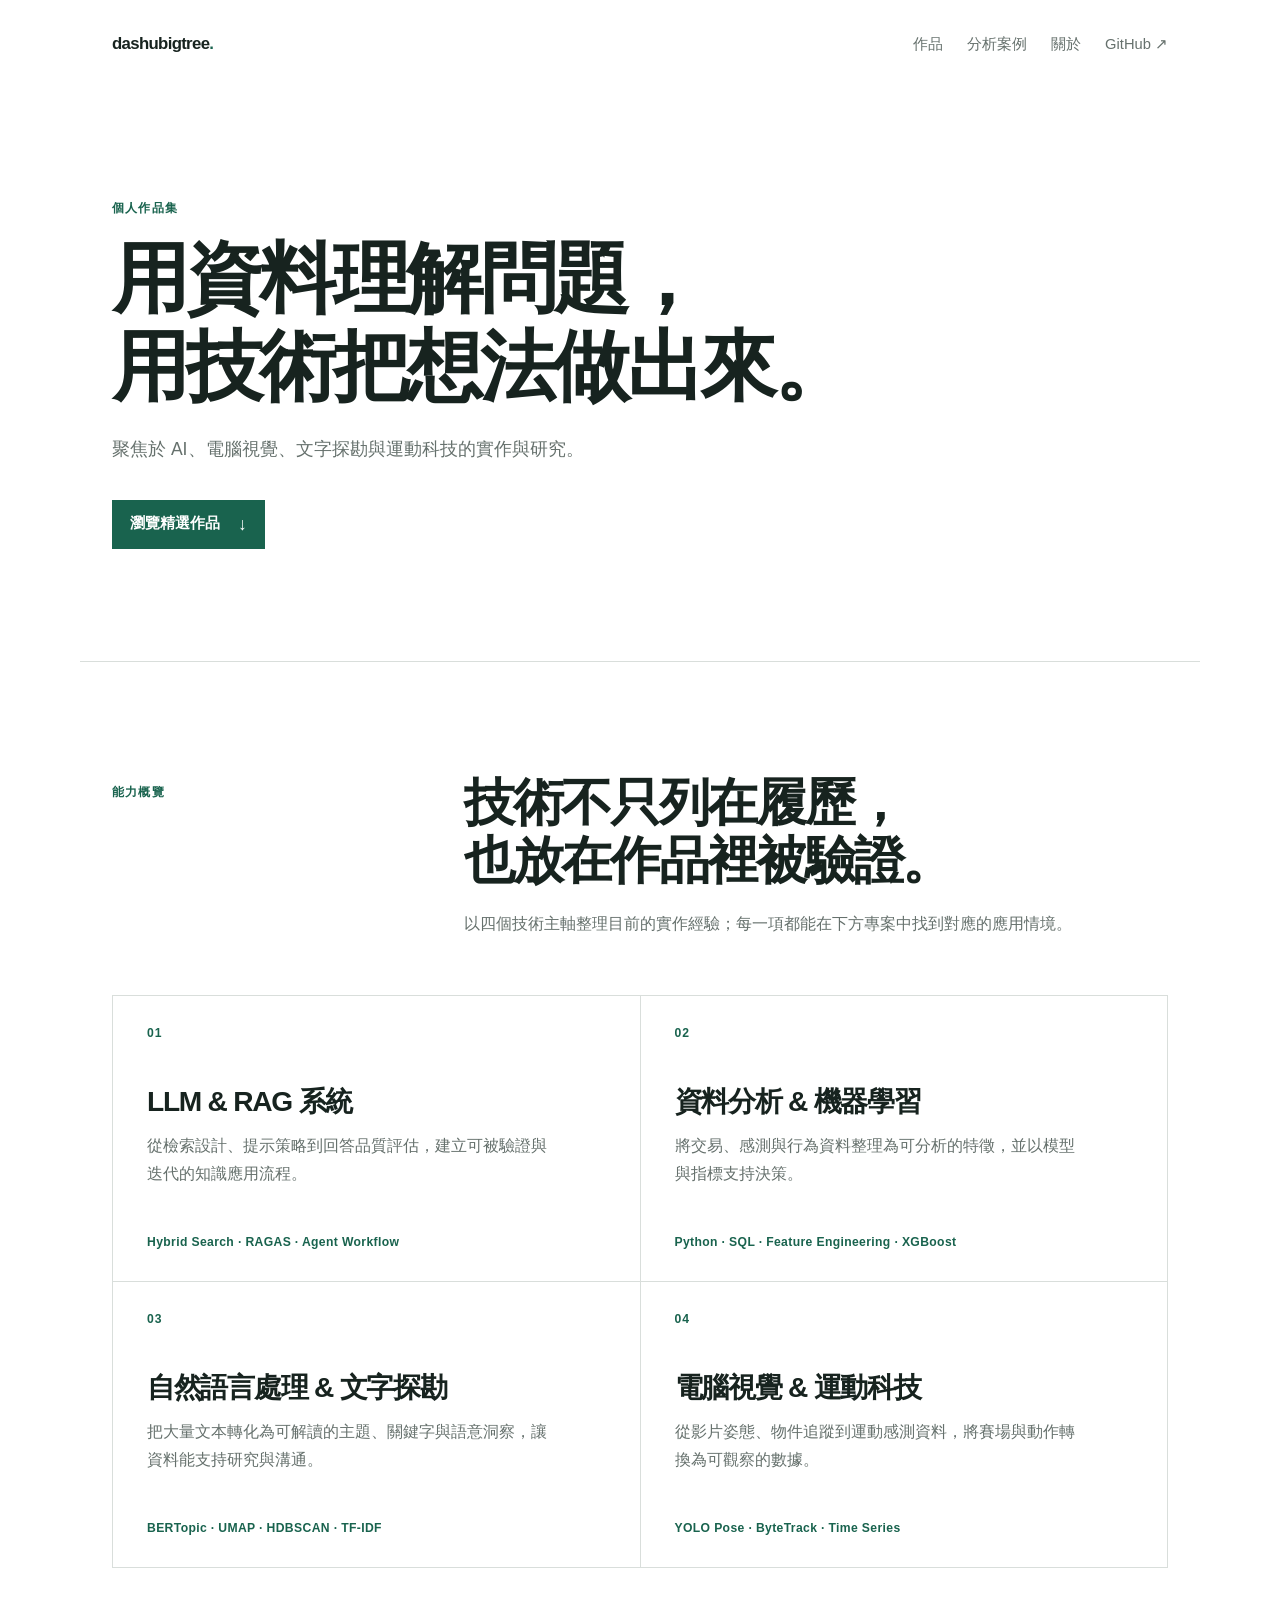
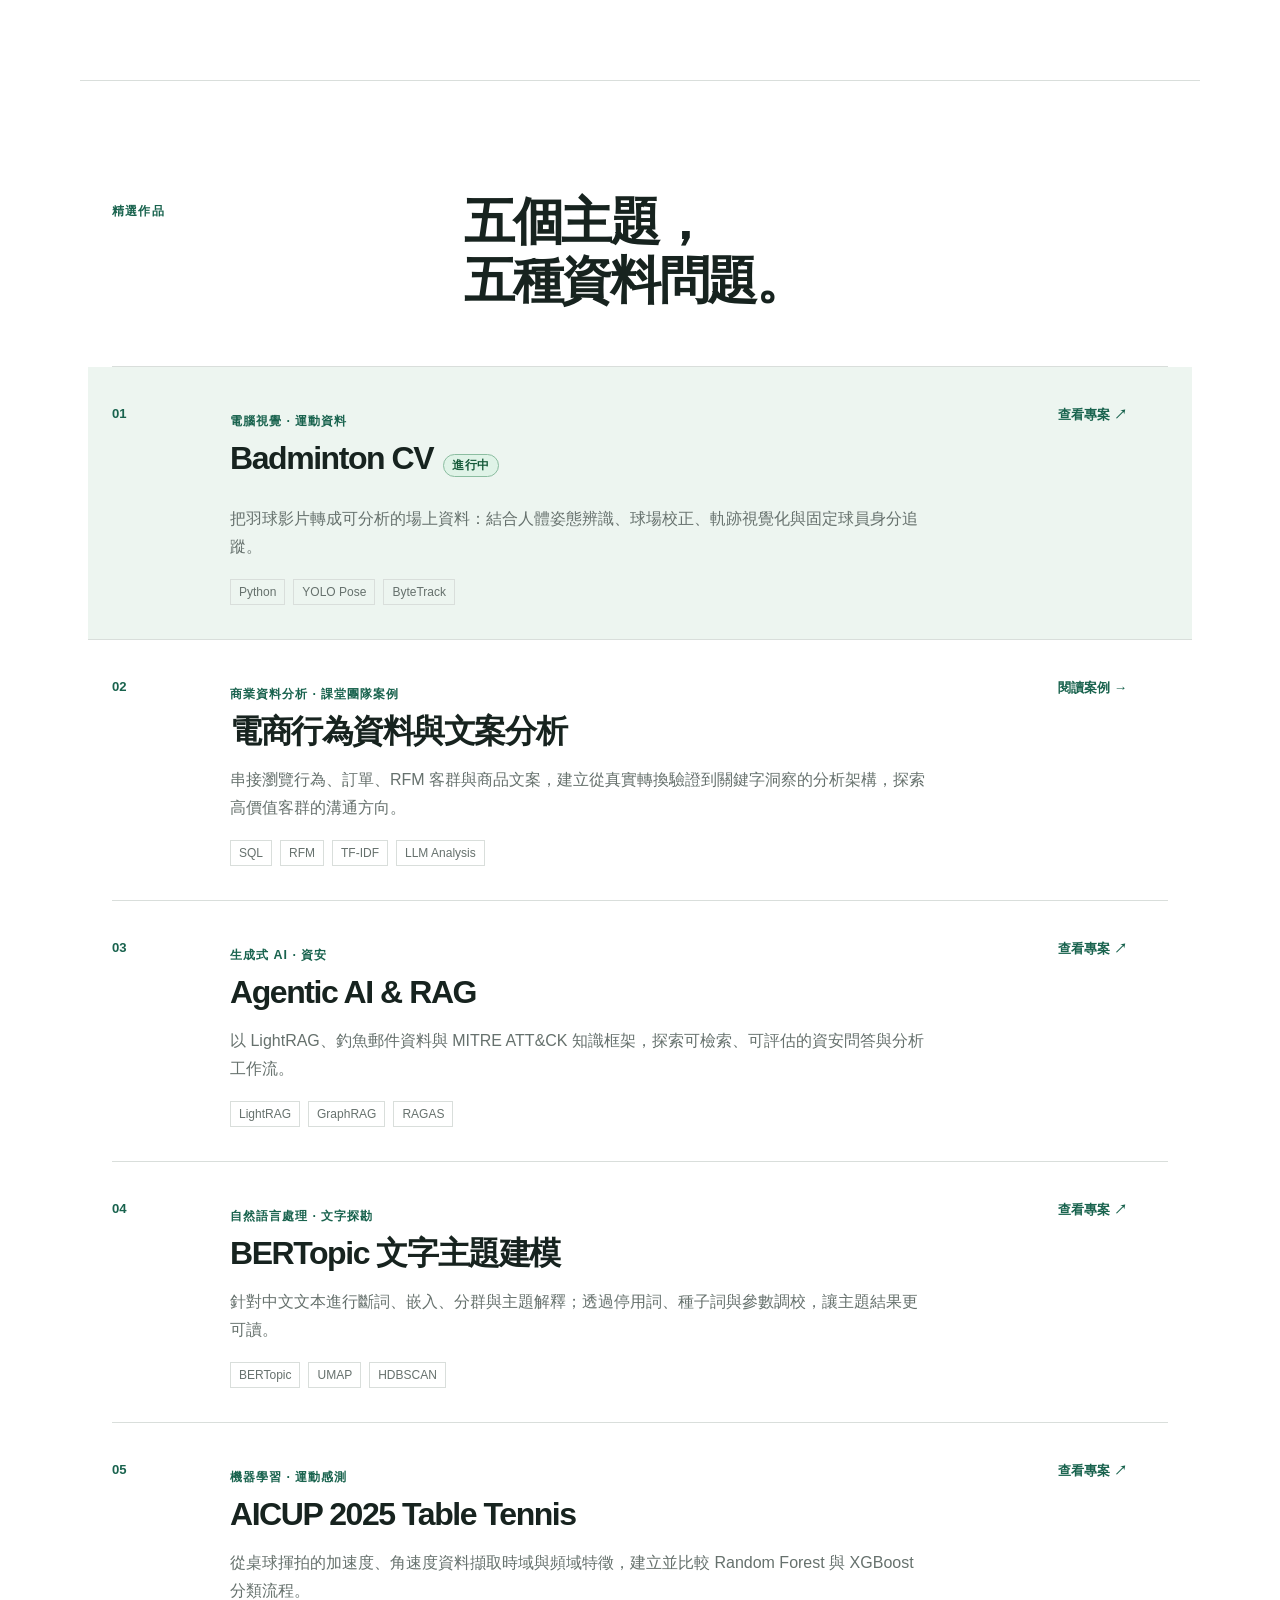
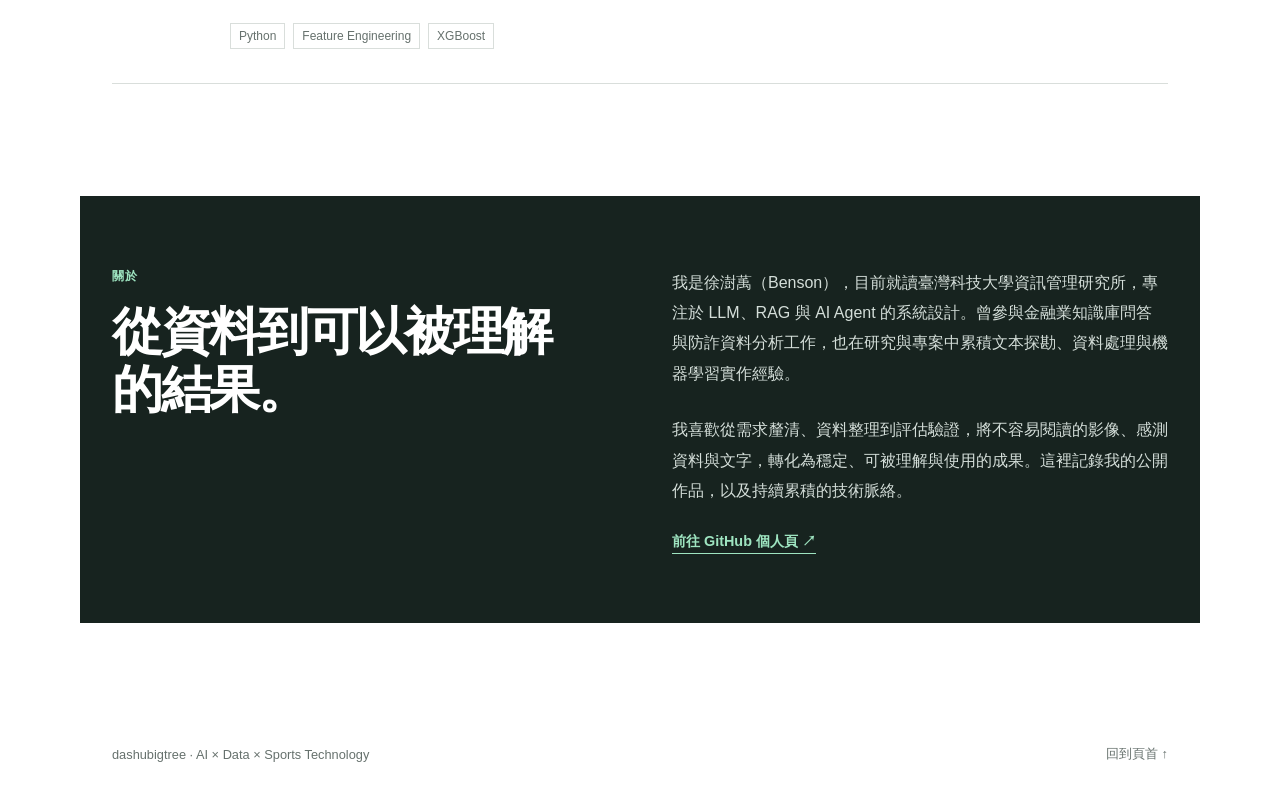
==== index.html @ 31539926 "Add portfolio capability overview" ====
<!doctype html>
<html lang="zh-Hant">
  <head>
    <meta charset="UTF-8" />
    <meta name="viewport" content="width=device-width, initial-scale=1.0" />
    <meta name="description" content="dashubigtree 的個人作品集：AI、資料分析與運動科技專案。" />
    <meta name="theme-color" content="#ffffff" />
    <link rel="icon" type="image/svg+xml" href="data:image/svg+xml,%3Csvg xmlns='http://www.w3.org/2000/svg' viewBox='0 0 32 32'%3E%3Crect width='32' height='32' rx='7' fill='%231b4d3e'/%3E%3Cpath d='M9 9h7.5a6.5 6.5 0 1 1 0 13H9V9Zm4 3.5v6h3.2a3 3 0 1 0 0-6H13Z' fill='%23fff'/%3E%3C/svg%3E" />
    <title>dashubigtree | AI × 資料 × 運動科技</title>
    <link rel="stylesheet" href="styles.css" />
  </head>
  <body>
    <a class="skip-link" href="#content">跳到主要內容</a>
    <header class="site-header wrap">
      <a class="wordmark" href="#top" aria-label="回到頁首">dashubigtree<span>.</span></a>
      <nav aria-label="主要導覽">
        <a href="#projects">作品</a>
        <a href="case-studies/ecommerce-behavior-analysis.html">分析案例</a>
        <a href="#about">關於</a>
        <a href="https://github.com/dashubigtree" target="_blank" rel="noreferrer">GitHub ↗</a>
      </nav>
    </header>

    <main id="content">
      <section class="intro wrap" id="top">
        <p class="kicker">個人作品集</p>
        <h1>用資料理解問題，<br />用技術把想法做出來。</h1>
        <p class="lead">聚焦於 AI、電腦視覺、文字探勘與運動科技的實作與研究。</p>
        <a class="primary-link" href="#projects">瀏覽精選作品 <span>↓</span></a>
      </section>

      <section class="capabilities wrap" id="capabilities" aria-labelledby="capabilities-title">
        <div class="capabilities-head">
          <p class="kicker">能力概覽</p>
          <div>
            <h2 id="capabilities-title">技術不只列在履歷，<br />也放在作品裡被驗證。</h2>
            <p>以四個技術主軸整理目前的實作經驗；每一項都能在下方專案中找到對應的應用情境。</p>
          </div>
        </div>

        <div class="capability-grid">
          <a class="capability-card" href="#projects" aria-label="查看 LLM 與 RAG 系統相關作品">
            <span class="capability-index">01</span>
            <h3>LLM &amp; RAG 系統</h3>
            <p>從檢索設計、提示策略到回答品質評估，建立可被驗證與迭代的知識應用流程。</p>
            <span class="capability-tools">Hybrid Search · RAGAS · Agent Workflow</span>
          </a>

          <a class="capability-card" href="#projects" aria-label="查看資料分析與機器學習相關作品">
            <span class="capability-index">02</span>
            <h3>資料分析 &amp; 機器學習</h3>
            <p>將交易、感測與行為資料整理為可分析的特徵，並以模型與指標支持決策。</p>
            <span class="capability-tools">Python · SQL · Feature Engineering · XGBoost</span>
          </a>

          <a class="capability-card" href="#projects" aria-label="查看自然語言處理與文字探勘相關作品">
            <span class="capability-index">03</span>
            <h3>自然語言處理 &amp; 文字探勘</h3>
            <p>把大量文本轉化為可解讀的主題、關鍵字與語意洞察，讓資料能支持研究與溝通。</p>
            <span class="capability-tools">BERTopic · UMAP · HDBSCAN · TF-IDF</span>
          </a>

          <a class="capability-card" href="#projects" aria-label="查看電腦視覺與運動科技相關作品">
            <span class="capability-index">04</span>
            <h3>電腦視覺 &amp; 運動科技</h3>
            <p>從影片姿態、物件追蹤到運動感測資料，將賽場與動作轉換為可觀察的數據。</p>
            <span class="capability-tools">YOLO Pose · ByteTrack · Time Series</span>
          </a>
        </div>
      </section>

      <section class="projects wrap" id="projects" aria-labelledby="projects-title">
        <div class="section-head">
          <p class="kicker">精選作品</p>
          <h2 id="projects-title">五個主題，<br />五種資料問題。</h2>
        </div>

        <div class="project-list">
          <article class="project featured">
            <div class="project-number">01</div>
            <div class="project-body">
              <p class="project-type">電腦視覺 · 運動資料</p>
              <div class="project-title-row">
                <h3>Badminton CV</h3>
                <span class="project-status" aria-label="專案狀態：進行中">進行中</span>
              </div>
              <p>把羽球影片轉成可分析的場上資料：結合人體姿態辨識、球場校正、軌跡視覺化與固定球員身分追蹤。</p>
              <ul class="tags" aria-label="使用技術"><li>Python</li><li>YOLO Pose</li><li>ByteTrack</li></ul>
            </div>
            <a class="project-link" href="https://github.com/dashubigtree/badmintonCV" target="_blank" rel="noreferrer" aria-label="在 GitHub 查看 Badminton CV">查看專案 ↗</a>
          </article>

          <article class="project case-study">
            <div class="project-number">02</div>
            <div class="project-body">
              <p class="project-type">商業資料分析 · 課堂團隊案例</p>
              <h3>電商行為資料與文案分析</h3>
              <p>串接瀏覽行為、訂單、RFM 客群與商品文案，建立從真實轉換驗證到關鍵字洞察的分析架構，探索高價值客群的溝通方向。</p>
              <ul class="tags" aria-label="分析方法"><li>SQL</li><li>RFM</li><li>TF-IDF</li><li>LLM Analysis</li></ul>
            </div>
            <a class="project-link" href="case-studies/ecommerce-behavior-analysis.html" aria-label="閱讀電商行為資料與文案分析案例">閱讀案例 →</a>
          </article>

          <article class="project">
            <div class="project-number">03</div>
            <div class="project-body">
              <p class="project-type">生成式 AI · 資安</p>
              <h3>Agentic AI &amp; RAG</h3>
              <p>以 LightRAG、釣魚郵件資料與 MITRE ATT&amp;CK 知識框架，探索可檢索、可評估的資安問答與分析工作流。</p>
              <ul class="tags" aria-label="使用技術"><li>LightRAG</li><li>GraphRAG</li><li>RAGAS</li></ul>
            </div>
            <a class="project-link" href="https://github.com/dashubigtree/114-2-Agentic-AI-class" target="_blank" rel="noreferrer" aria-label="在 GitHub 查看 Agentic AI 專案">查看專案 ↗</a>
          </article>

          <article class="project">
            <div class="project-number">04</div>
            <div class="project-body">
              <p class="project-type">自然語言處理 · 文字探勘</p>
              <h3>BERTopic 文字主題建模</h3>
              <p>針對中文文本進行斷詞、嵌入、分群與主題解釋；透過停用詞、種子詞與參數調校，讓主題結果更可讀。</p>
              <ul class="tags" aria-label="使用技術"><li>BERTopic</li><li>UMAP</li><li>HDBSCAN</li></ul>
            </div>
            <a class="project-link" href="https://github.com/dashubigtree/BERTopic" target="_blank" rel="noreferrer" aria-label="在 GitHub 查看 BERTopic 專案">查看專案 ↗</a>
          </article>

          <article class="project">
            <div class="project-number">05</div>
            <div class="project-body">
              <p class="project-type">機器學習 · 運動感測</p>
              <h3>AICUP 2025 Table Tennis</h3>
              <p>從桌球揮拍的加速度、角速度資料擷取時域與頻域特徵，建立並比較 Random Forest 與 XGBoost 分類流程。</p>
              <ul class="tags" aria-label="使用技術"><li>Python</li><li>Feature Engineering</li><li>XGBoost</li></ul>
            </div>
            <a class="project-link" href="https://github.com/dashubigtree/AICUP2025_tableTennis" target="_blank" rel="noreferrer" aria-label="在 GitHub 查看 AICUP 2025 Table Tennis">查看專案 ↗</a>
          </article>
        </div>
      </section>

      <section class="about wrap" id="about" aria-labelledby="about-title">
        <div>
          <p class="kicker">關於</p>
          <h2 id="about-title">從資料到可以被理解的結果。</h2>
        </div>
        <div class="about-copy">
          <p>我是徐澍萭（Benson），目前就讀臺灣科技大學資訊管理研究所，專注於 LLM、RAG 與 AI Agent 的系統設計。曾參與金融業知識庫問答與防詐資料分析工作，也在研究與專案中累積文本探勘、資料處理與機器學習實作經驗。</p>
          <p>我喜歡從需求釐清、資料整理到評估驗證，將不容易閱讀的影像、感測資料與文字，轉化為穩定、可被理解與使用的成果。這裡記錄我的公開作品，以及持續累積的技術脈絡。</p>
          <a class="text-link" href="https://github.com/dashubigtree" target="_blank" rel="noreferrer">前往 GitHub 個人頁 ↗</a>
        </div>
      </section>
    </main>

    <footer class="site-footer wrap">
      <p>dashubigtree · AI × Data × Sports Technology</p>
      <a href="#top">回到頁首 ↑</a>
    </footer>
  </body>
</html>
---- styles.css ----
:root {
  --ink: #17231f;
  --muted: #66716d;
  --line: #d9dedb;
  --accent: #19634e;
  --soft: #edf5f0;
  --paper: #ffffff;
}

* { box-sizing: border-box; }
html { scroll-behavior: smooth; }
body { background: var(--paper); color: var(--ink); font-family: Inter, "Noto Sans TC", "PingFang TC", sans-serif; font-size: 16px; margin: 0; }
a { color: inherit; text-decoration: none; }
.wrap { margin: 0 auto; max-width: 1120px; padding-left: 32px; padding-right: 32px; }
.skip-link { background: var(--accent); color: white; left: 16px; padding: 12px 16px; position: fixed; top: -56px; z-index: 3; }.skip-link:focus { top: 16px; }
.site-header { align-items: center; display: flex; justify-content: space-between; min-height: 88px; }
.wordmark { font-size: 1.05rem; font-weight: 800; letter-spacing: -.04em; }.wordmark span { color: var(--accent); }
nav { display: flex; gap: 24px; } nav a { color: var(--muted); font-size: .92rem; } nav a:hover, nav a:focus-visible { color: var(--accent); }
.intro { border-bottom: 1px solid var(--line); padding-bottom: 112px; padding-top: 112px; }.kicker { color: var(--accent); font-size: .78rem; font-weight: 700; letter-spacing: .1em; margin: 0 0 18px; text-transform: uppercase; }
h1, h2, h3 { letter-spacing: -.045em; line-height: 1.14; margin-top: 0; } h1 { font-size: clamp(2.85rem, 6vw, 5.6rem); margin-bottom: 24px; max-width: 920px; } h2 { font-size: clamp(2.1rem, 4vw, 3.7rem); margin-bottom: 0; } h3 { font-size: clamp(1.5rem, 2.8vw, 2rem); margin-bottom: 12px; }
.lead { color: var(--muted); font-size: 1.1rem; line-height: 1.8; margin-bottom: 34px; max-width: 550px; }.primary-link { background: var(--accent); color: white; display: inline-flex; font-size: .92rem; font-weight: 700; gap: 18px; padding: 14px 18px; }.primary-link:hover { background: var(--ink); }.primary-link span { font-size: 1.1rem; }
.capabilities { border-bottom: 1px solid var(--line); padding-bottom: 112px; padding-top: 112px; }.capabilities-head { display: grid; grid-template-columns: 1fr 2fr; margin-bottom: 56px; }.capabilities-head .kicker { margin-top: 10px; }.capabilities-head h2 { margin-bottom: 20px; }.capabilities-head p:not(.kicker) { color: var(--muted); line-height: 1.8; margin: 0; max-width: 620px; }.capability-grid { border-left: 1px solid var(--line); border-top: 1px solid var(--line); display: grid; grid-template-columns: 1fr 1fr; }.capability-card { border-bottom: 1px solid var(--line); border-right: 1px solid var(--line); min-height: 286px; padding: 30px 34px; position: relative; transition: background-color .2s ease; }.capability-card:hover, .capability-card:focus-visible { background: var(--soft); }.capability-index { color: var(--accent); display: block; font-size: .76rem; font-weight: 700; letter-spacing: .08em; margin-bottom: 46px; }.capability-card h3 { font-size: clamp(1.35rem, 2.2vw, 1.85rem); margin-bottom: 14px; }.capability-card p { color: var(--muted); line-height: 1.75; margin: 0; max-width: 410px; }.capability-tools { bottom: 30px; color: var(--accent); font-size: .76rem; font-weight: 700; left: 34px; letter-spacing: .03em; line-height: 1.5; position: absolute; right: 34px; }
.projects { padding-bottom: 112px; padding-top: 112px; }.section-head { display: grid; grid-template-columns: 1fr 2fr; margin-bottom: 56px; }.section-head .kicker { margin-top: 10px; }
.project-list { border-top: 1px solid var(--line); }.project { align-items: start; border-bottom: 1px solid var(--line); display: grid; gap: 28px; grid-template-columns: 90px minmax(0, 1fr) 110px; padding: 34px 0; }.project.featured { background: var(--soft); margin-left: -24px; margin-right: -24px; padding-left: 24px; padding-right: 24px; }.project-number { color: var(--accent); font-size: .82rem; font-weight: 700; padding-top: 5px; }.project-type { color: var(--accent); font-size: .78rem; font-weight: 700; letter-spacing: .08em; margin-bottom: 10px; text-transform: uppercase; }.project-title-row { align-items: baseline; display: flex; flex-wrap: wrap; gap: 10px; }.project-status { background: #dff3e7; border: 1px solid #8bbda0; border-radius: 999px; color: #155a39; font-size: .72rem; font-weight: 700; letter-spacing: .04em; padding: 3px 8px; }.project-body > p:not(.project-type) { color: var(--muted); line-height: 1.75; margin-bottom: 18px; max-width: 700px; }.tags { display: flex; flex-wrap: wrap; gap: 8px; list-style: none; margin: 0; padding: 0; }.tags li { border: 1px solid var(--line); color: var(--muted); font-size: .75rem; padding: 5px 8px; }.project-link { color: var(--accent); font-size: .84rem; font-weight: 700; padding-top: 5px; white-space: nowrap; }.project-link:hover { text-decoration: underline; }
.about { background: var(--ink); color: white; display: grid; gap: 64px; grid-template-columns: 1fr 1fr; margin-bottom: 88px; padding-bottom: 72px; padding-top: 72px; }.about .kicker { color: #9ee4c0; }.about h2 { max-width: 440px; }.about-copy { align-self: end; }.about-copy p { color: #d4ded9; line-height: 1.9; margin: 0 0 26px; }.text-link { border-bottom: 1px solid #9ee4c0; color: #9ee4c0; font-size: .9rem; font-weight: 700; padding-bottom: 4px; }
.site-footer { align-items: center; color: var(--muted); display: flex; font-size: .8rem; justify-content: space-between; min-height: 86px; }.site-footer p { margin: 0; }.site-footer a:hover { color: var(--accent); }
.case-hero { border-bottom: 1px solid var(--line); padding-bottom: 76px; padding-top: 84px; }.case-hero h1 { font-size: clamp(2.6rem, 5.4vw, 5.25rem); }.case-hero .lead { max-width: 700px; }.eyebrow { color: var(--muted); font-size: .75rem; font-weight: 700; letter-spacing: .12em; margin: 0 0 22px; }.case-notice { background: var(--soft); border-left: 3px solid var(--accent); margin-top: 46px; max-width: 760px; padding: 18px 20px; }.case-notice strong { font-size: .86rem; }.case-notice p { color: var(--muted); font-size: .9rem; line-height: 1.7; margin: 7px 0 0; }.case-summary { display: grid; gap: 0; grid-template-columns: repeat(3, 1fr); padding-bottom: 80px; padding-top: 0; }.case-summary > div { border-bottom: 1px solid var(--line); border-right: 1px solid var(--line); min-height: 150px; padding: 28px 24px 28px 0; }.case-summary > div + div { padding-left: 24px; }.case-summary > div:last-child { border-right: 0; }.case-summary p:last-child { color: var(--muted); line-height: 1.7; margin: 0; }.summary-label { color: var(--accent); font-size: .78rem; font-weight: 700; letter-spacing: .08em; margin: 0 0 16px; }.case-section { padding-bottom: 100px; padding-top: 24px; }.case-section > h2 { margin-bottom: 56px; }.method-list { border-top: 1px solid var(--line); list-style: none; margin: 0; padding: 0; }.method-list li { border-bottom: 1px solid var(--line); display: grid; gap: 28px; grid-template-columns: 90px 1fr; padding: 31px 0; }.method-number { color: var(--accent); font-size: .82rem; font-weight: 700; padding-top: 5px; }.method-list h3, .metric-grid h3, .finding-grid h3, .two-column-copy h3 { font-size: 1.25rem; letter-spacing: -.03em; margin-bottom: 10px; }.method-list p, .metric-grid p, .finding-grid p { color: var(--muted); line-height: 1.8; margin: 0; max-width: 720px; }code { background: #e6efe9; border-radius: 3px; color: #15513f; font-family: ui-monospace, SFMono-Regular, Menlo, monospace; font-size: .84em; padding: .12em .3em; }.metric-grid { display: grid; gap: 24px; grid-template-columns: 1fr 1fr; }.metric-grid article { background: var(--soft); padding: 32px; }.metric-grid code { background: #fff; display: inline-block; margin-top: 24px; padding: 10px 12px; }.formula-section { padding-top: 0; }.findings-section { background: var(--ink); color: white; padding-bottom: 100px; padding-top: 100px; }.findings-section .kicker { color: #9ee4c0; }.findings-section h2 { margin-bottom: 54px; }.finding-grid { display: grid; gap: 20px; grid-template-columns: repeat(3, 1fr); }.finding-grid article { border: 1px solid #496158; padding: 28px; }.finding-grid span { color: #9ee4c0; font-size: .78rem; font-weight: 700; }.finding-grid h3 { margin-top: 28px; }.finding-grid p { color: #d4ded9; }.findings-section blockquote { border-left: 2px solid #9ee4c0; color: #d4ded9; font-size: clamp(1.3rem, 2.4vw, 2rem); letter-spacing: -.03em; line-height: 1.5; margin: 54px 0 0; max-width: 900px; padding-left: 24px; }.findings-section blockquote strong { color: white; }.two-column-copy { display: grid; gap: 72px; grid-template-columns: 1fr 1fr; }.two-column-copy ul { color: var(--muted); line-height: 1.85; margin: 0; padding-left: 20px; }.two-column-copy li + li { margin-top: 7px; }.case-cta { border-top: 1px solid var(--line); padding-bottom: 100px; padding-top: 48px; }.case-cta p { color: var(--muted); margin: 0 0 20px; }
@media (max-width: 720px) { .wrap { padding-left: 20px; padding-right: 20px; }.site-header { min-height: 70px; } nav { gap: 16px; } nav a { font-size: .82rem; }.intro, .capabilities, .projects { padding-bottom: 72px; padding-top: 72px; }.section-head, .capabilities-head, .about { display: block; }.section-head .kicker, .capabilities-head .kicker { margin-bottom: 18px; }.capabilities-head h2 { margin-bottom: 16px; }.capability-grid { display: block; }.capability-card { border-left: 0; display: block; min-height: 250px; padding: 26px 22px; }.capability-card + .capability-card { border-top: 0; }.capability-index { margin-bottom: 34px; }.capability-tools { bottom: 26px; left: 22px; right: 22px; }.project { gap: 12px; grid-template-columns: 52px minmax(0, 1fr); }.project-link { grid-column: 2; padding-top: 0; }.project.featured { margin-left: -20px; margin-right: -20px; padding-left: 20px; padding-right: 20px; }.about { margin-bottom: 52px; padding-bottom: 52px; padding-top: 52px; }.about-copy { margin-top: 32px; }.site-footer { align-items: flex-start; flex-direction: column; gap: 12px; justify-content: center; }.case-hero { padding-bottom: 56px; padding-top: 58px; }.case-summary, .metric-grid, .finding-grid, .two-column-copy { display: block; }.case-summary { padding-bottom: 56px; }.case-summary > div, .case-summary > div + div { border-right: 0; min-height: auto; padding: 22px 0; }.case-section { padding-bottom: 72px; }.case-section > h2 { margin-bottom: 40px; }.method-list li { gap: 12px; grid-template-columns: 52px 1fr; }.metric-grid article + article { margin-top: 16px; }.finding-grid article + article { margin-top: 16px; }.findings-section { padding-bottom: 72px; padding-top: 72px; }.findings-section blockquote { margin-top: 38px; }.two-column-copy > div + div { margin-top: 42px; }.case-cta { padding-bottom: 72px; } }
@media (prefers-reduced-motion: reduce) { html { scroll-behavior: auto; } }
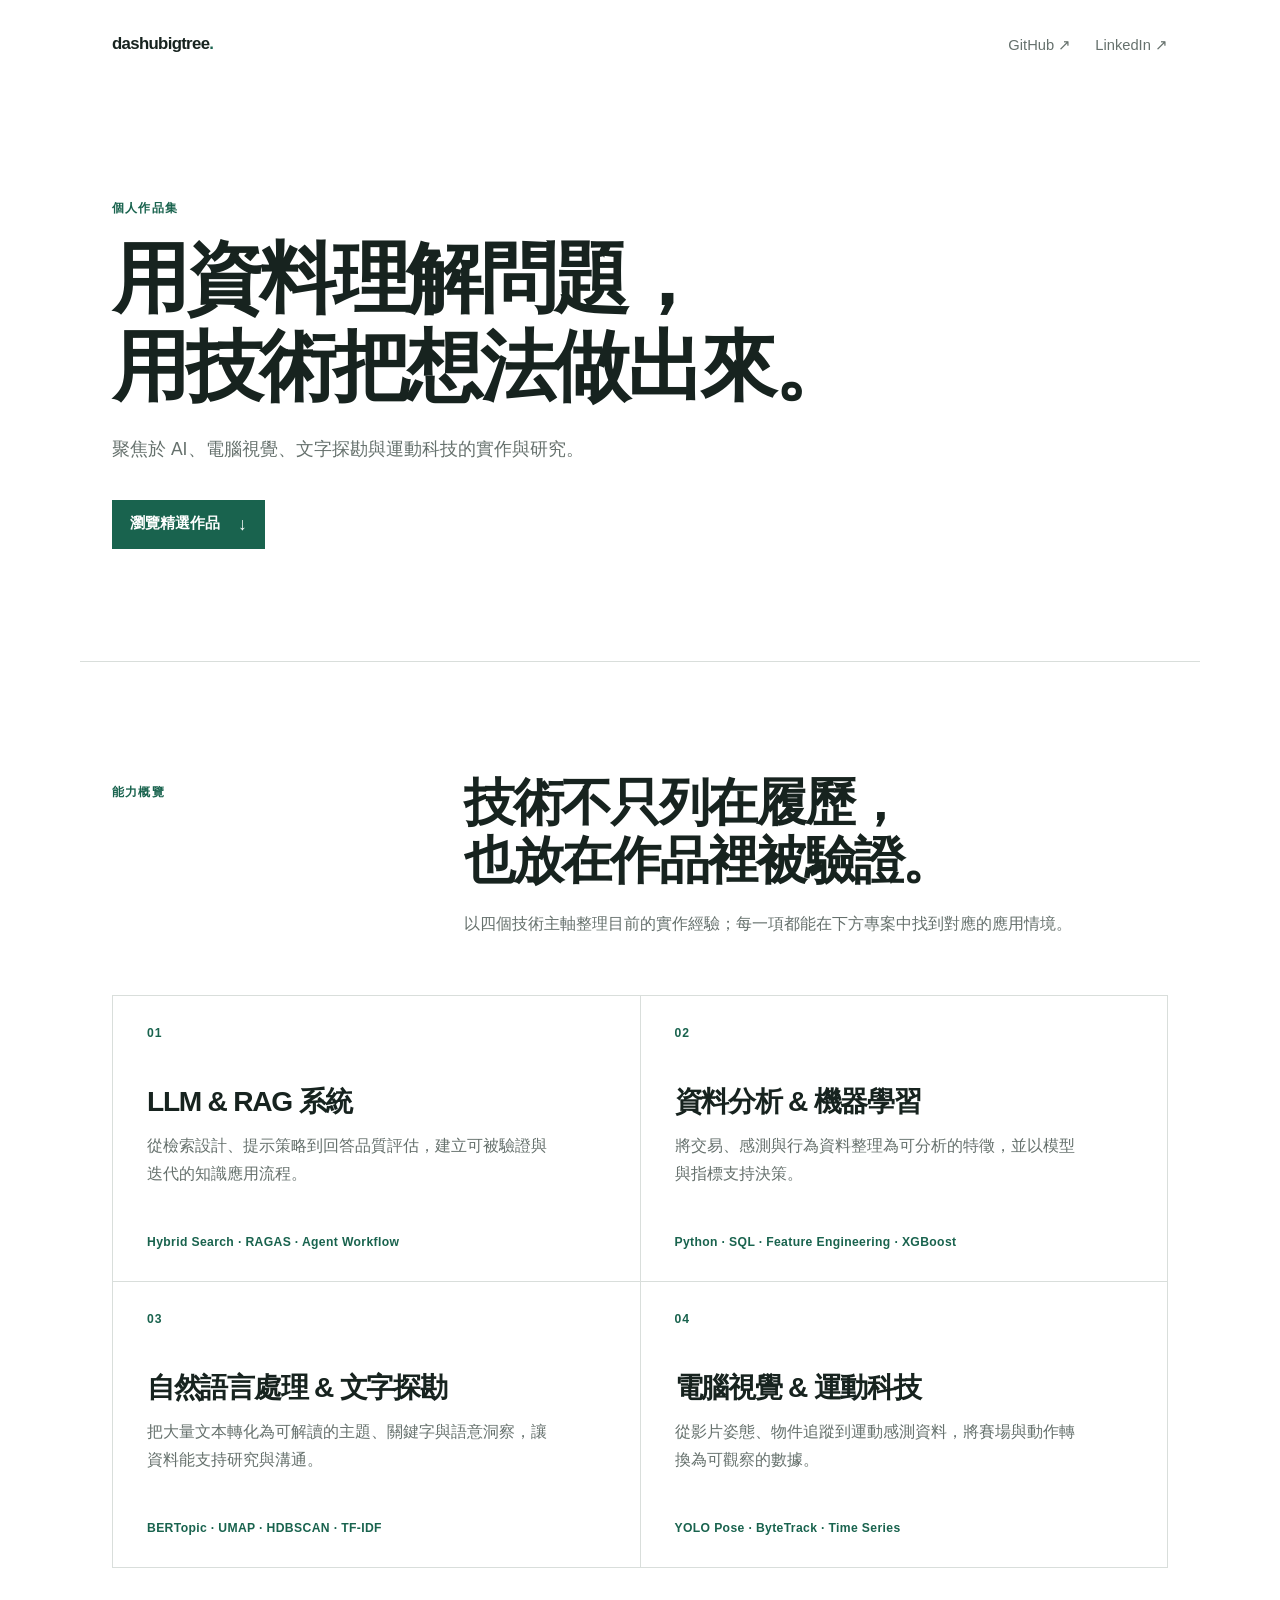
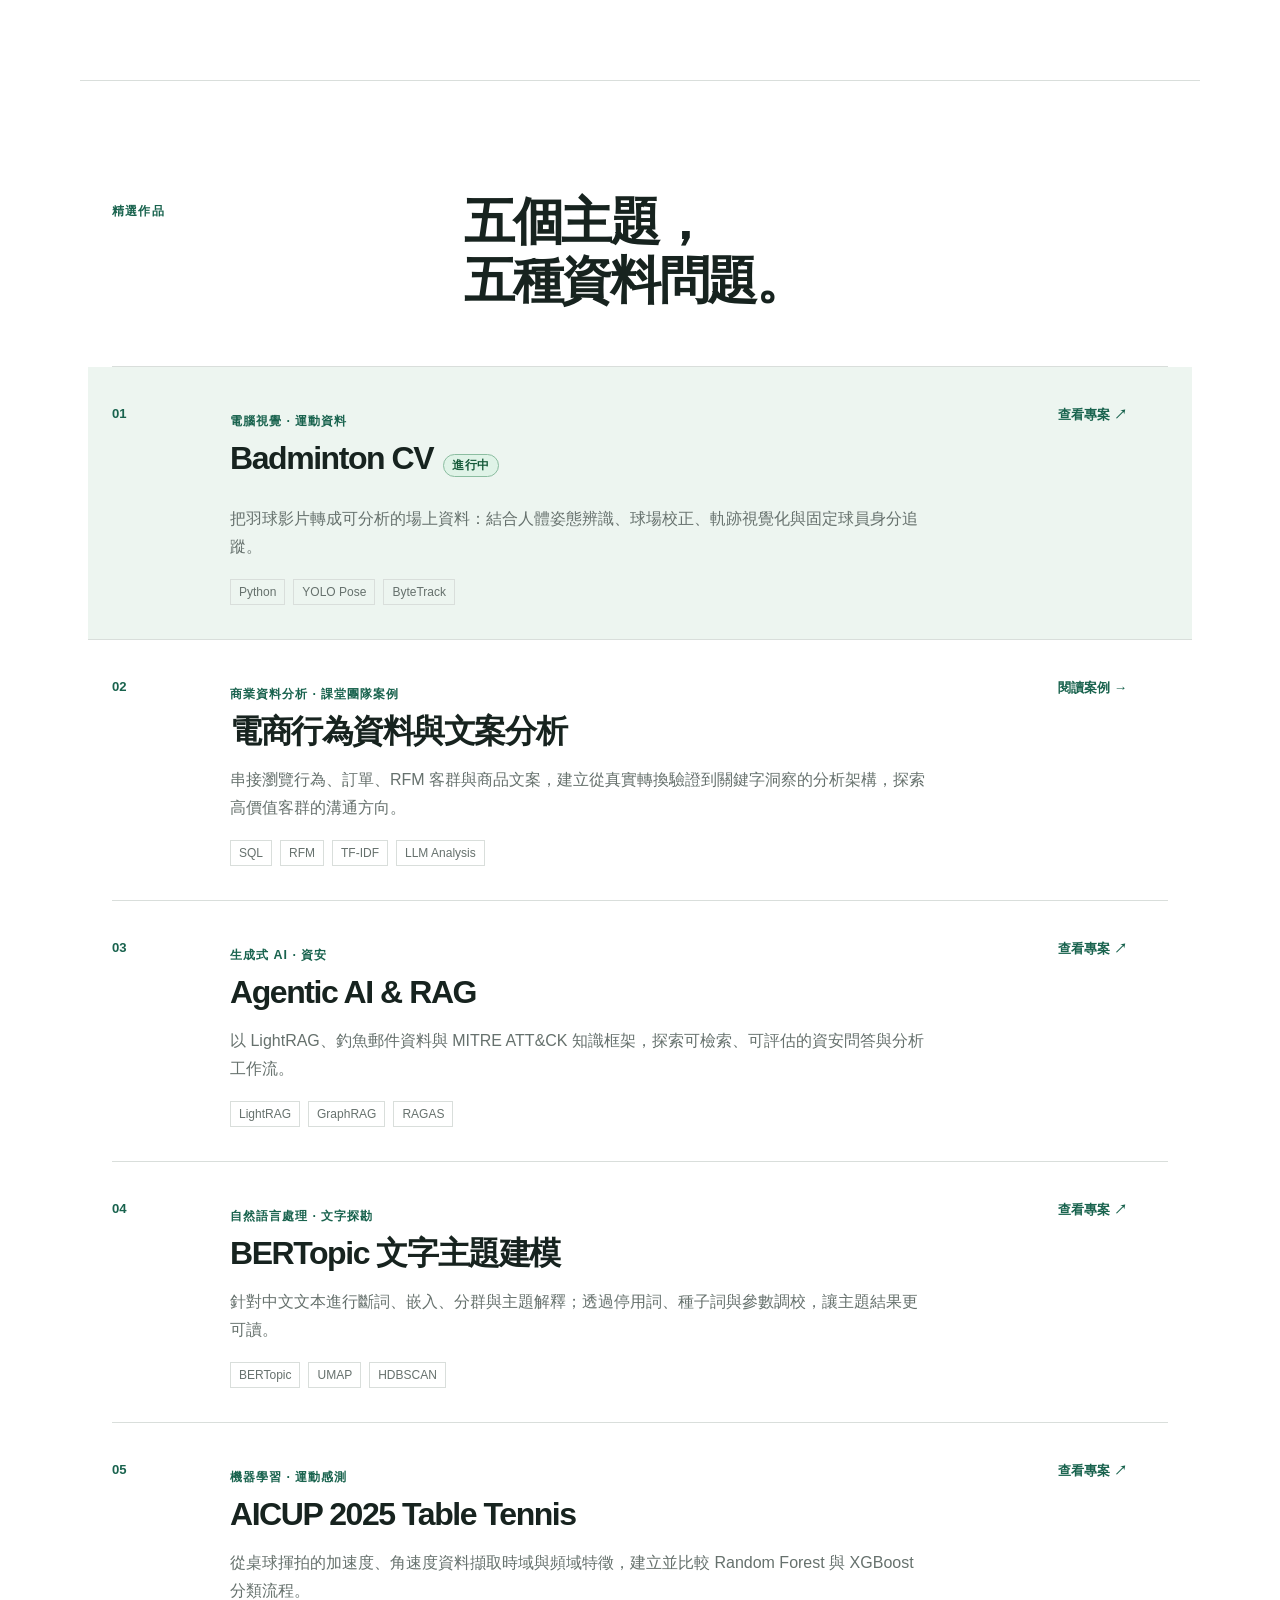
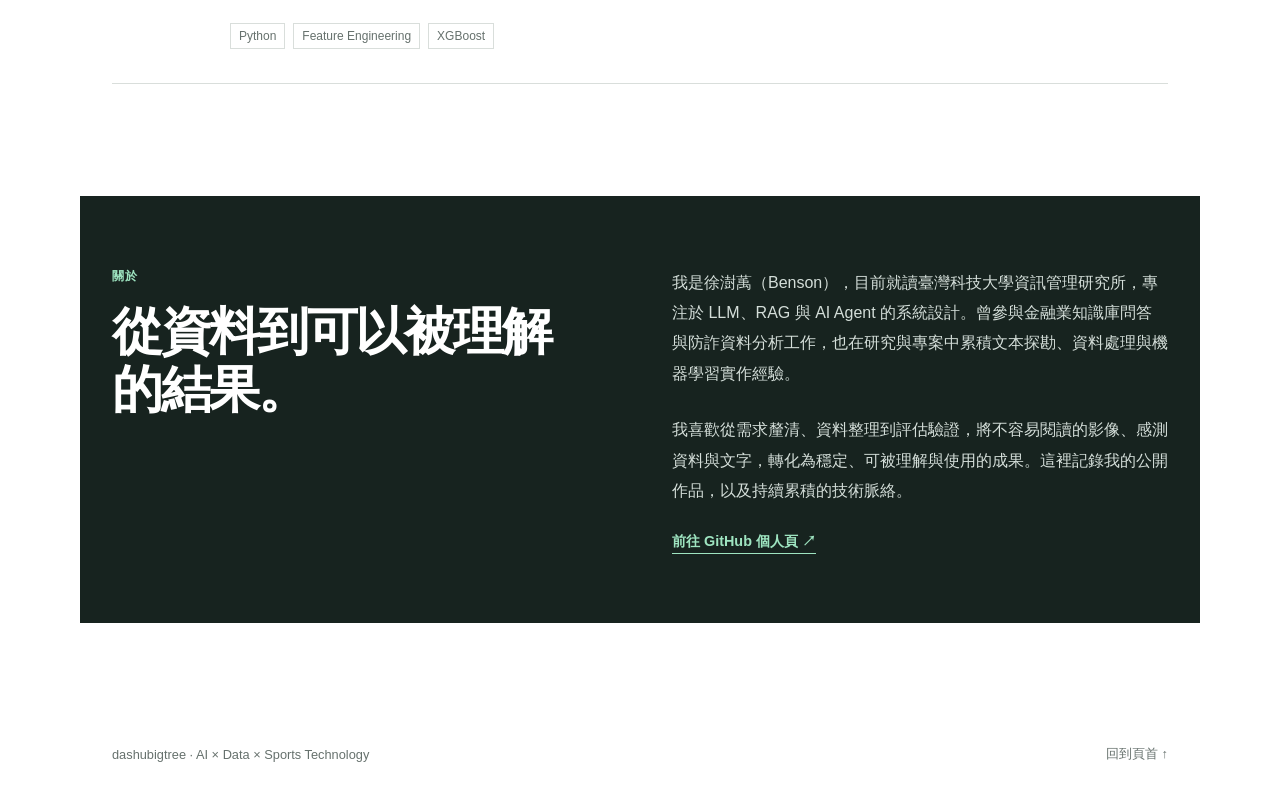
==== commit f5ac4dd6: "Simplify header social links" ====
--- a/index.html
+++ b/index.html
@@ -14,10 +14,8 @@
     <header class="site-header wrap">
       <a class="wordmark" href="#top" aria-label="回到頁首">dashubigtree<span>.</span></a>
       <nav aria-label="主要導覽">
-        <a href="#projects">作品</a>
-        <a href="case-studies/ecommerce-behavior-analysis.html">分析案例</a>
-        <a href="#about">關於</a>
         <a href="https://github.com/dashubigtree" target="_blank" rel="noreferrer">GitHub ↗</a>
+        <a href="https://www.linkedin.com/in/%E6%BE%8D%E8%90%AD-%E5%BE%90-bensonhsu" target="_blank" rel="noreferrer">LinkedIn ↗</a>
       </nav>
     </header>
 
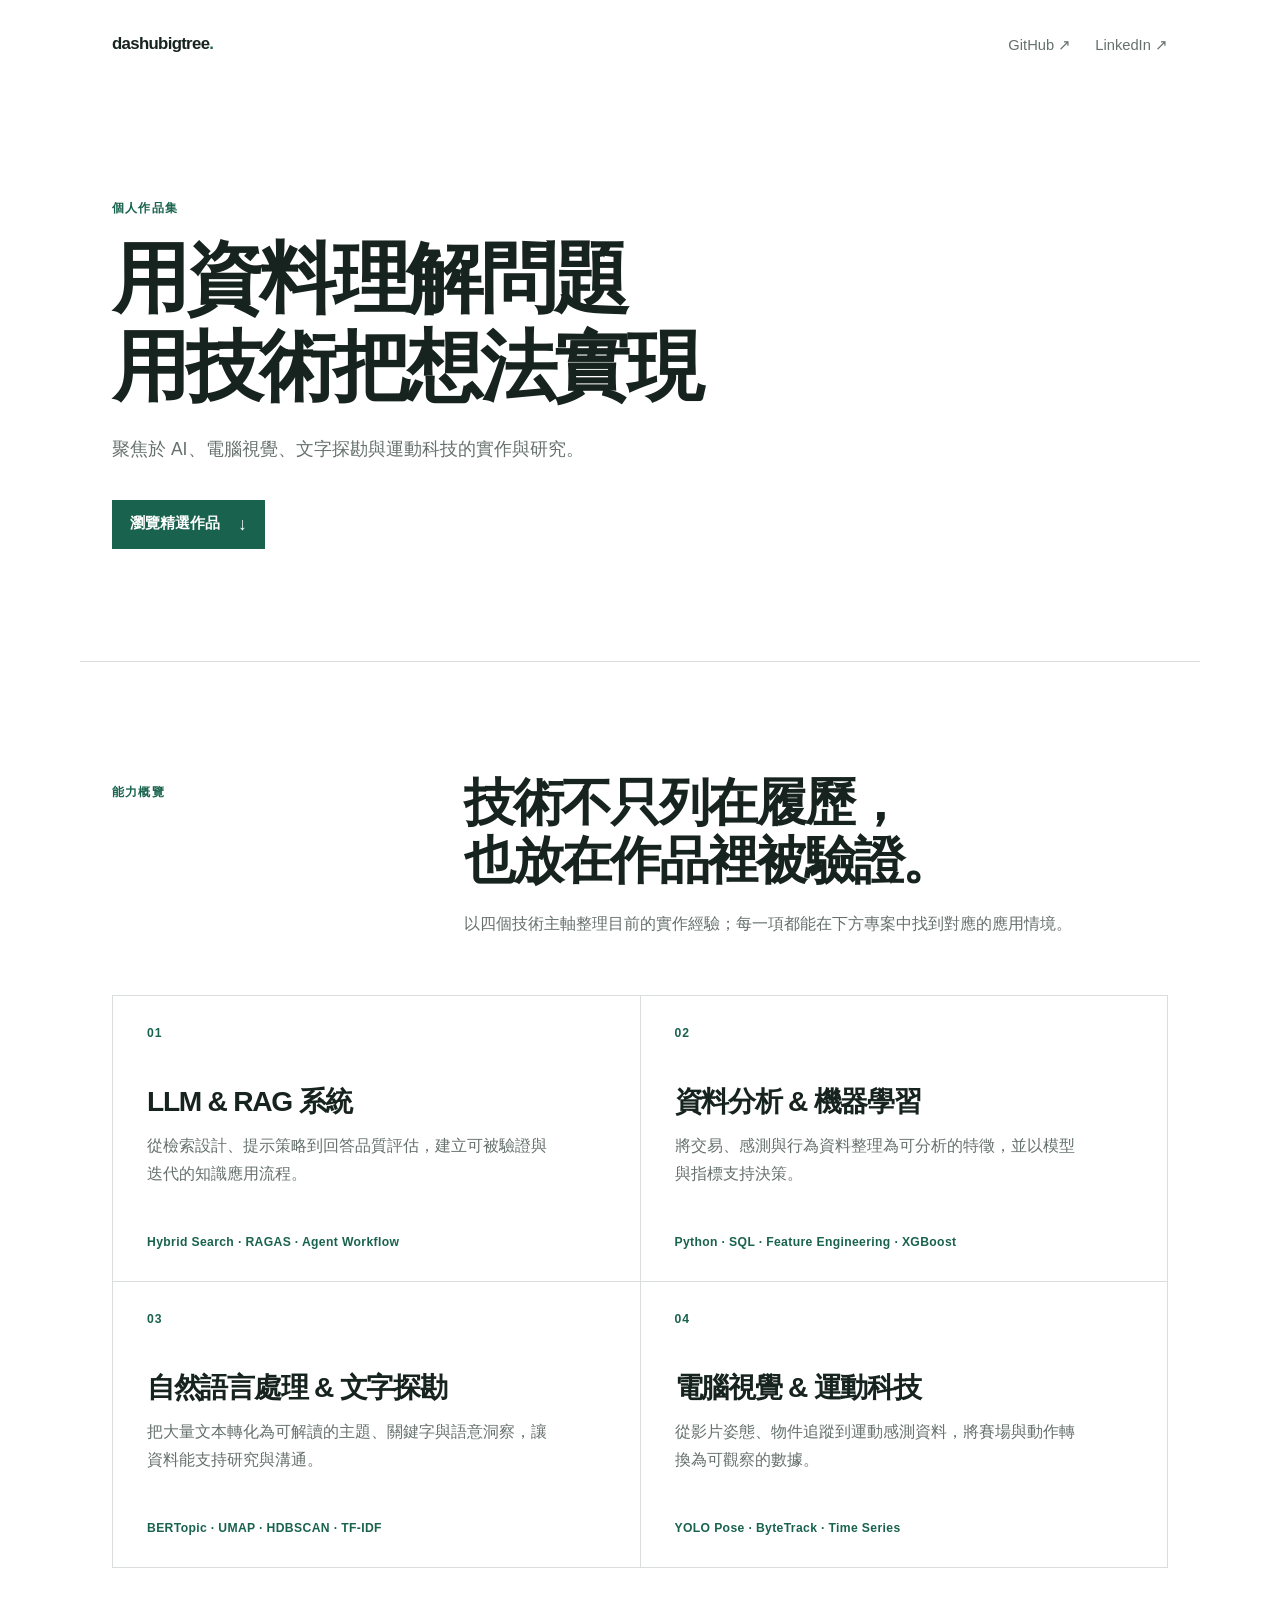
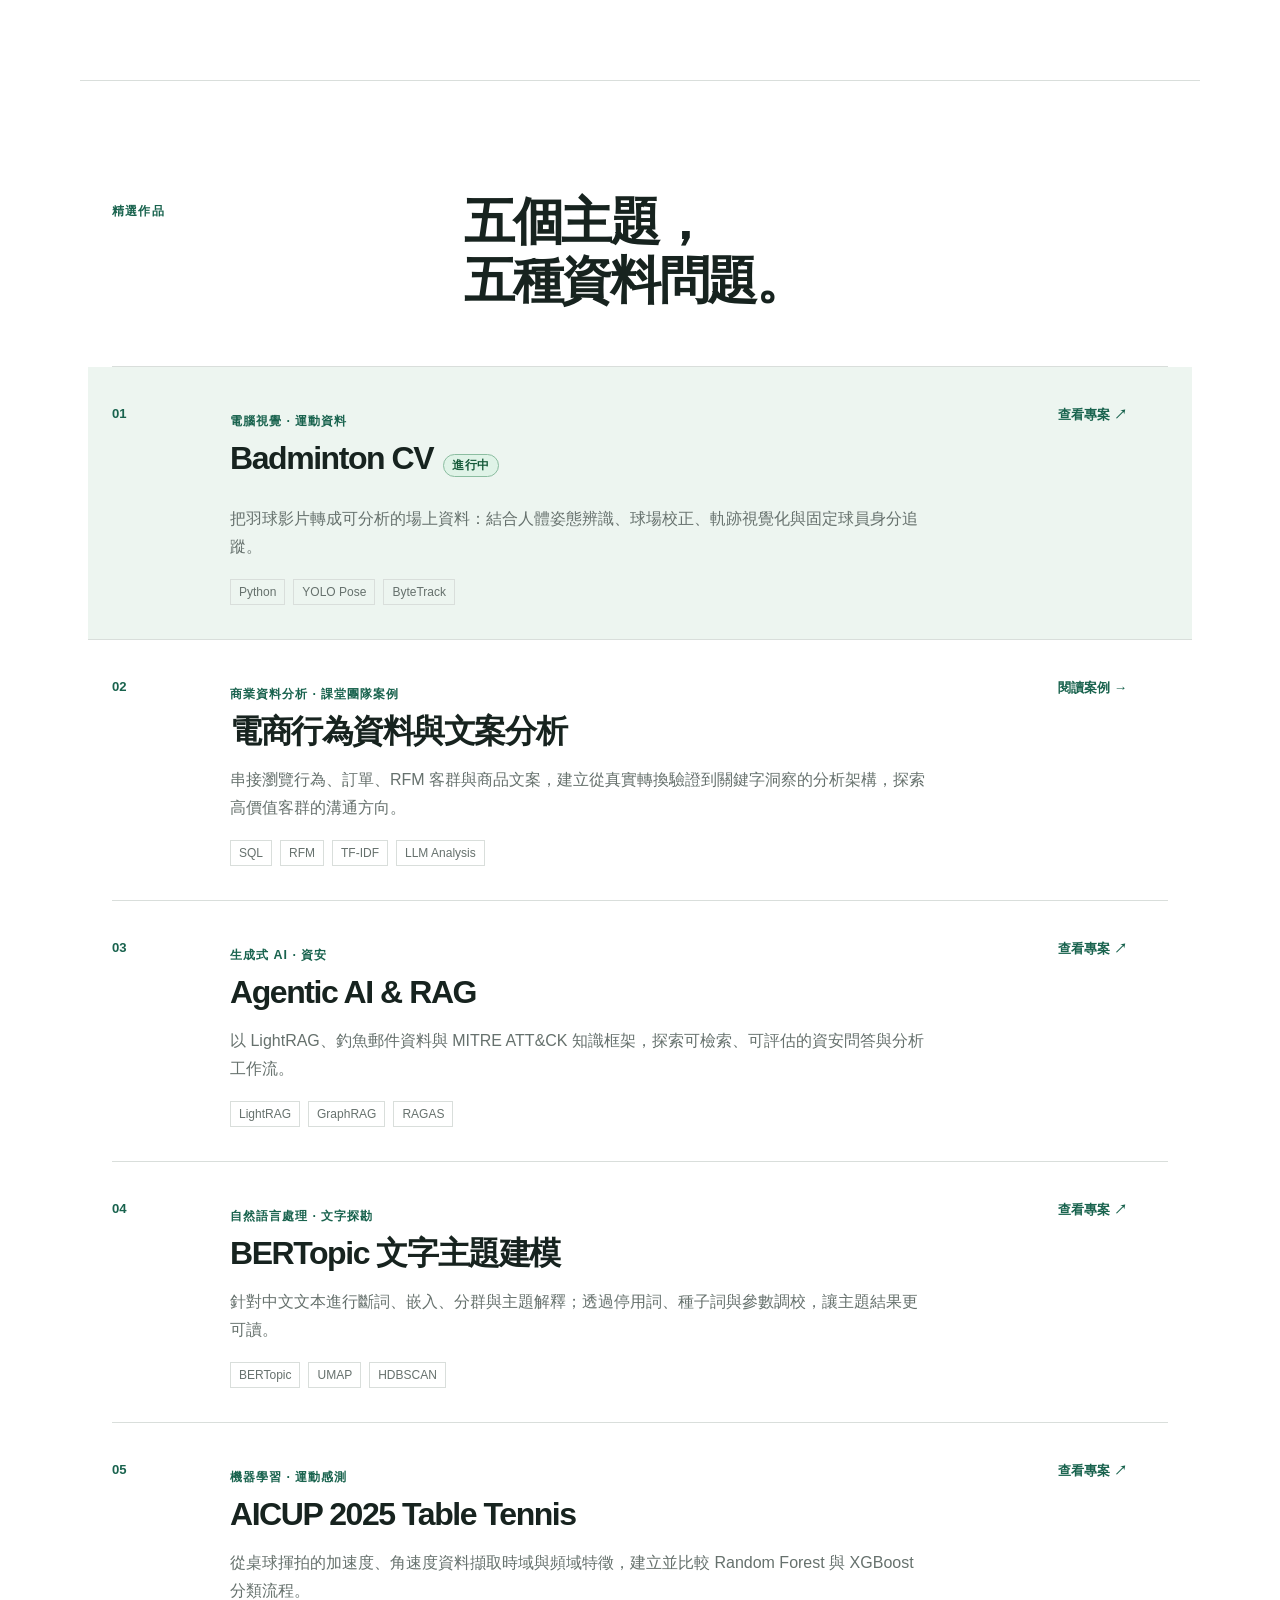
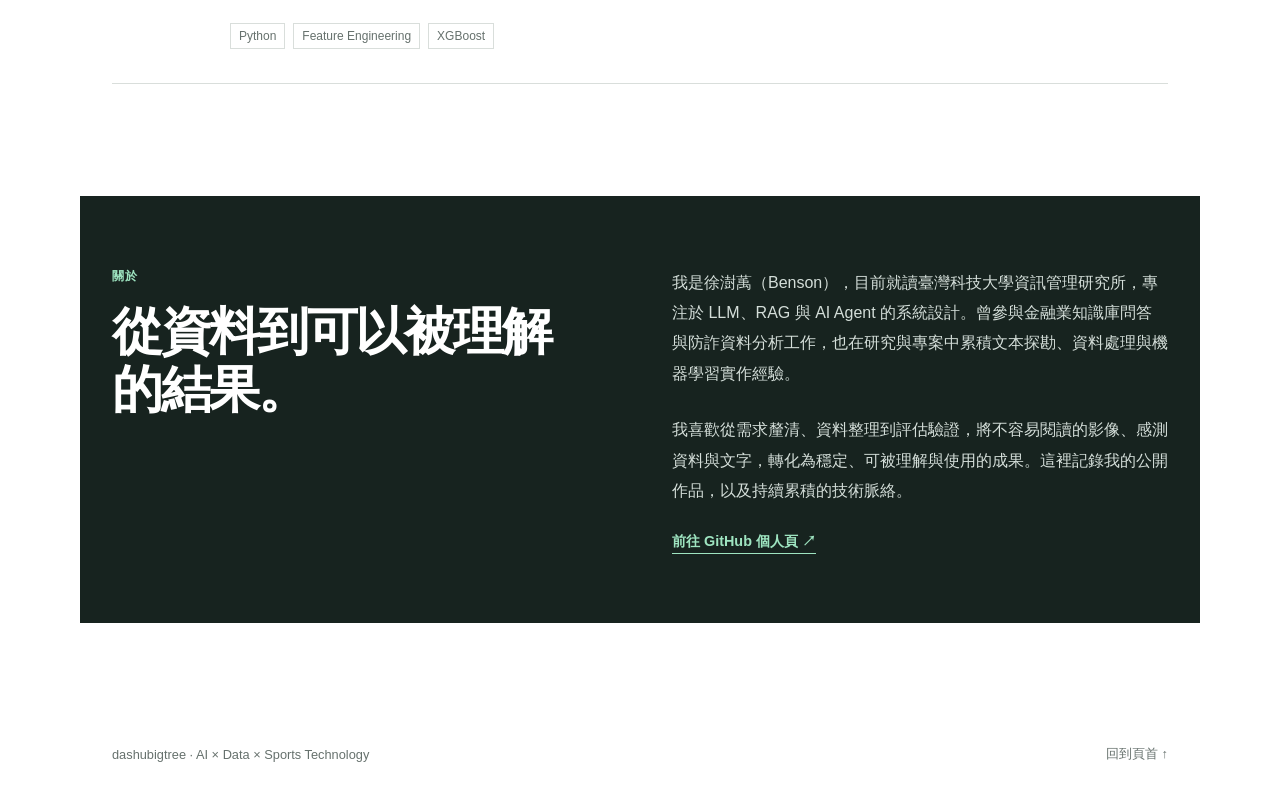
==== commit 97a918cf: "Update portfolio hero title" ====
--- a/index.html
+++ b/index.html
@@ -22,7 +22,7 @@
     <main id="content">
       <section class="intro wrap" id="top">
         <p class="kicker">個人作品集</p>
-        <h1>用資料理解問題，<br />用技術把想法做出來。</h1>
+        <h1>用資料理解問題<br />用技術把想法實現</h1>
         <p class="lead">聚焦於 AI、電腦視覺、文字探勘與運動科技的實作與研究。</p>
         <a class="primary-link" href="#projects">瀏覽精選作品 <span>↓</span></a>
       </section>
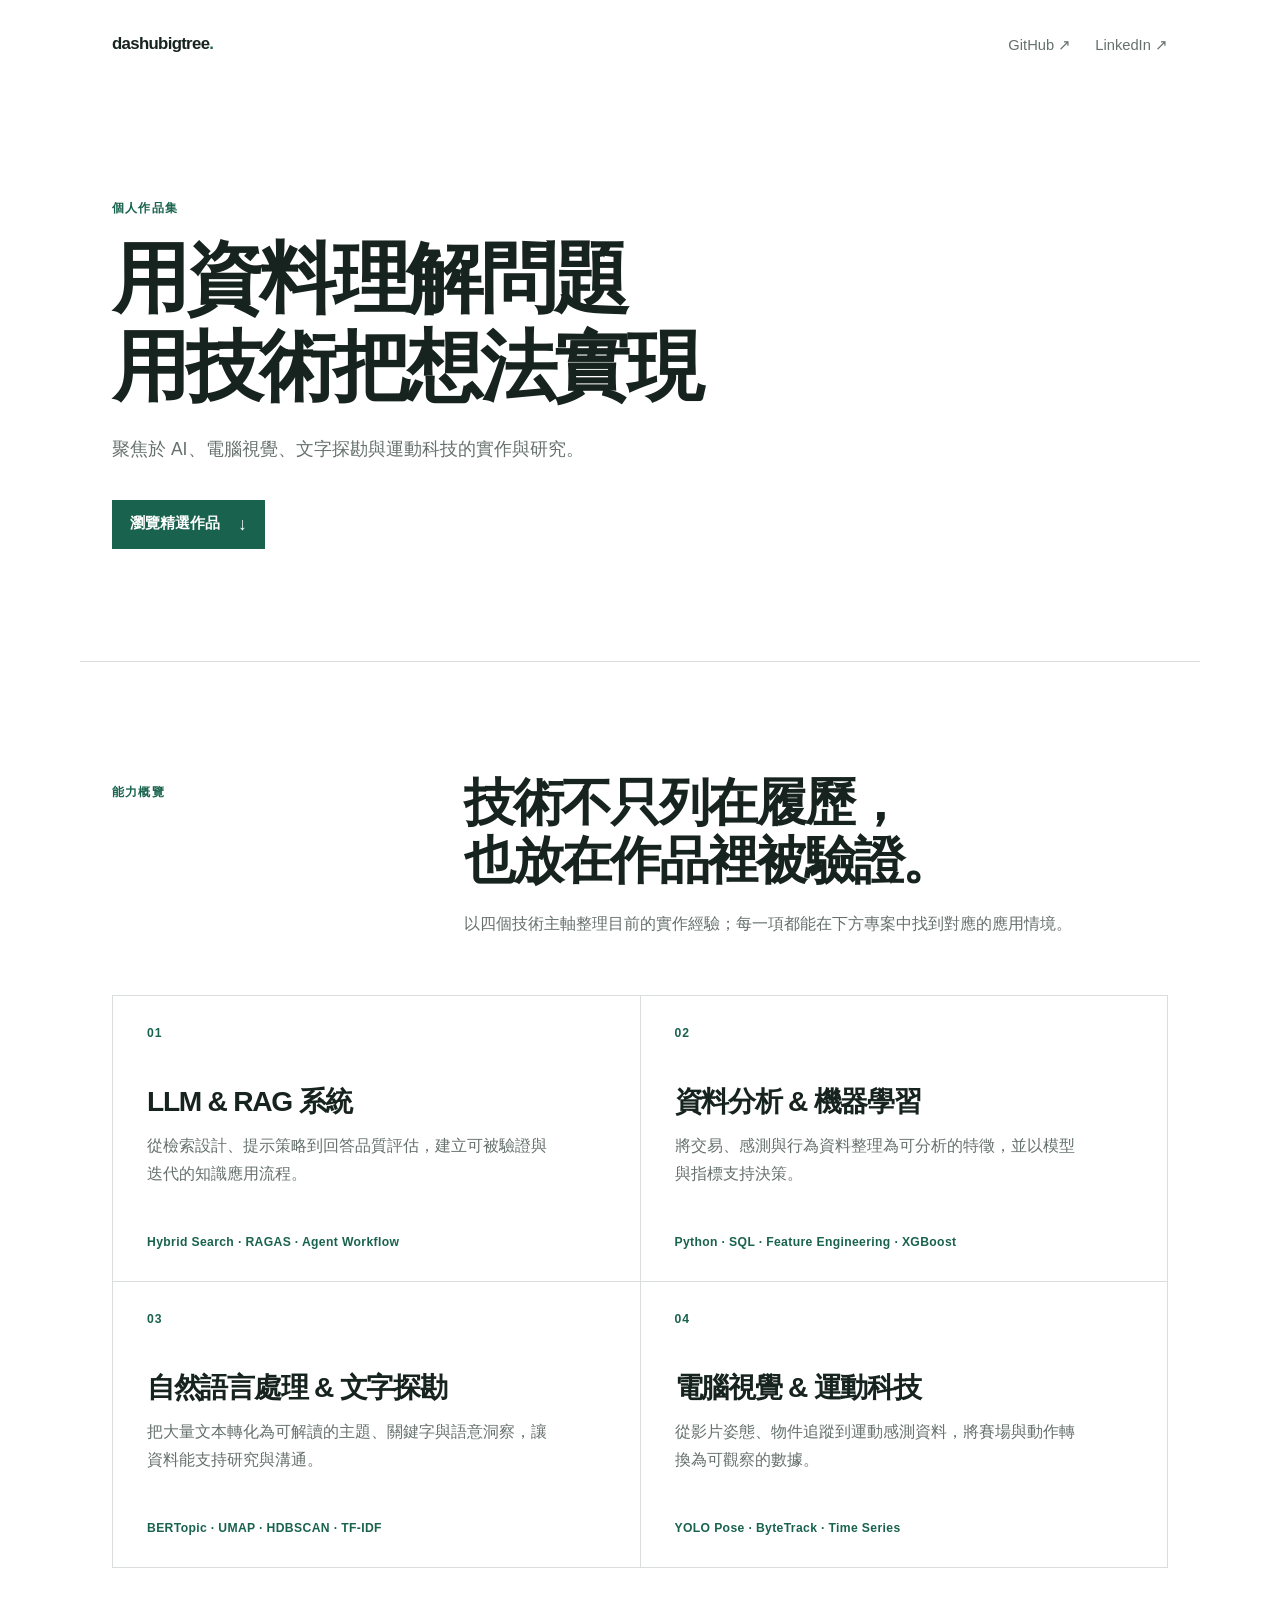
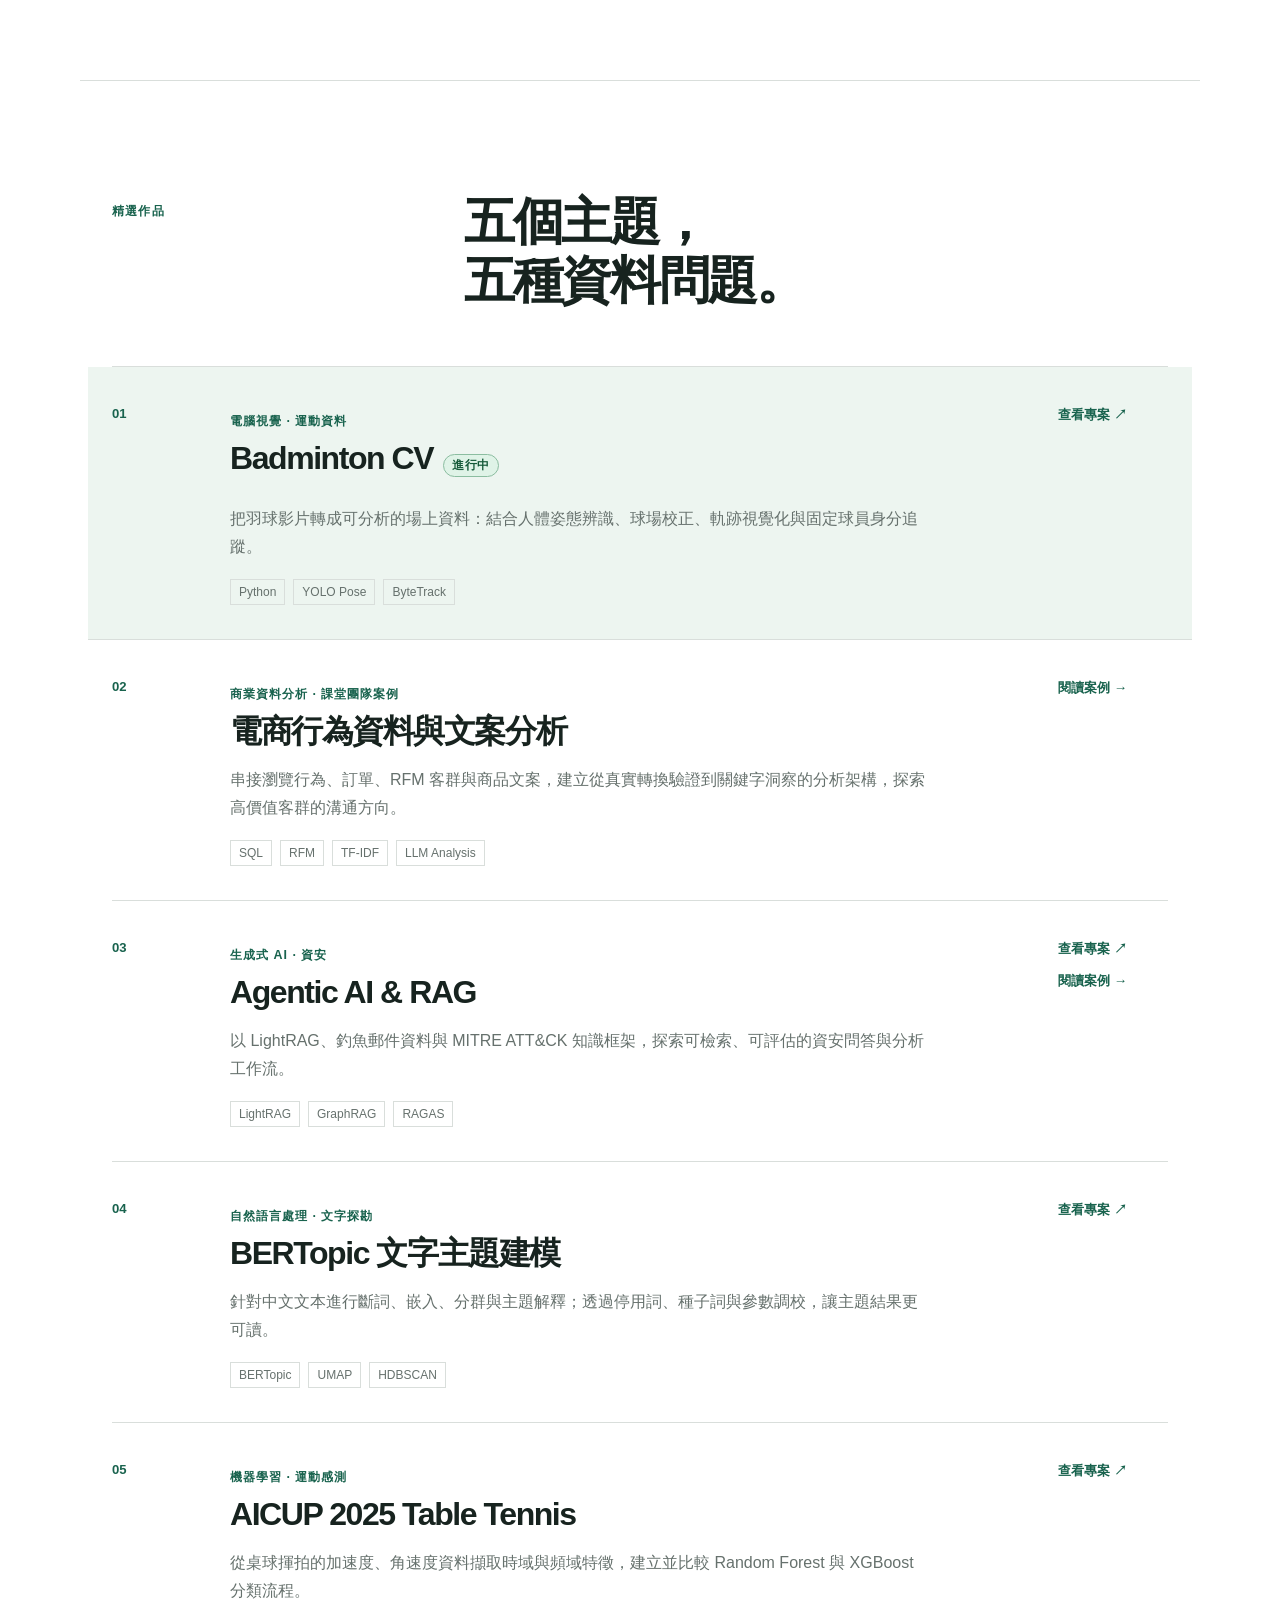
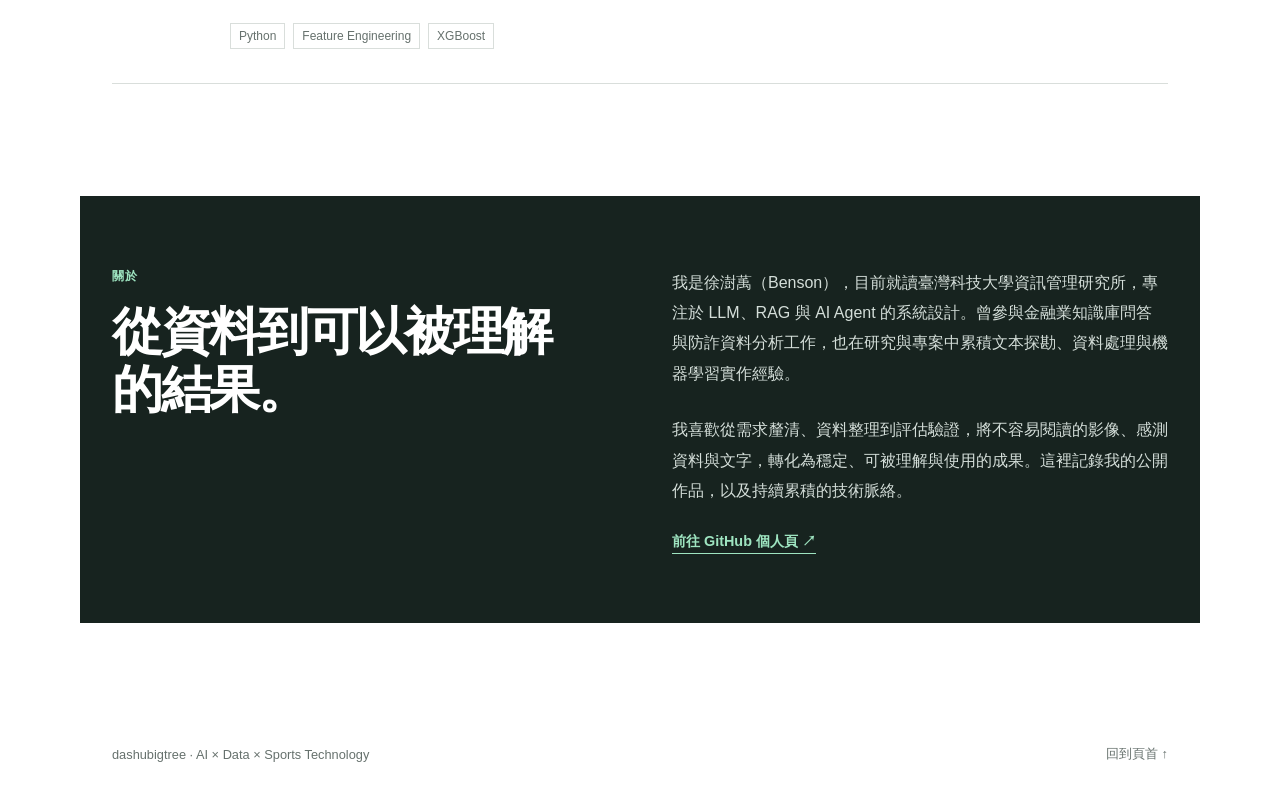
==== commit 6cacbfca: "Add visual case studies" ====
--- a/index.html
+++ b/index.html
@@ -107,7 +107,10 @@
               <p>以 LightRAG、釣魚郵件資料與 MITRE ATT&amp;CK 知識框架，探索可檢索、可評估的資安問答與分析工作流。</p>
               <ul class="tags" aria-label="使用技術"><li>LightRAG</li><li>GraphRAG</li><li>RAGAS</li></ul>
             </div>
-            <a class="project-link" href="https://github.com/dashubigtree/114-2-Agentic-AI-class" target="_blank" rel="noreferrer" aria-label="在 GitHub 查看 Agentic AI 專案">查看專案 ↗</a>
+            <div class="project-actions">
+              <a class="project-link" href="https://github.com/dashubigtree/114-2-Agentic-AI-class" target="_blank" rel="noreferrer" aria-label="在 GitHub 查看 Agentic AI 專案">查看專案 ↗</a>
+              <a class="project-link" href="case-studies/agentic-ai-rag.html" aria-label="閱讀 Agentic AI 與 RAG 案例">閱讀案例 →</a>
+            </div>
           </article>
 
           <article class="project">
--- a/styles.css
+++ b/styles.css
@@ -26,4 +26,7 @@
 .site-footer { align-items: center; color: var(--muted); display: flex; font-size: .8rem; justify-content: space-between; min-height: 86px; }.site-footer p { margin: 0; }.site-footer a:hover { color: var(--accent); }
 .case-hero { border-bottom: 1px solid var(--line); padding-bottom: 76px; padding-top: 84px; }.case-hero h1 { font-size: clamp(2.6rem, 5.4vw, 5.25rem); }.case-hero .lead { max-width: 700px; }.eyebrow { color: var(--muted); font-size: .75rem; font-weight: 700; letter-spacing: .12em; margin: 0 0 22px; }.case-notice { background: var(--soft); border-left: 3px solid var(--accent); margin-top: 46px; max-width: 760px; padding: 18px 20px; }.case-notice strong { font-size: .86rem; }.case-notice p { color: var(--muted); font-size: .9rem; line-height: 1.7; margin: 7px 0 0; }.case-summary { display: grid; gap: 0; grid-template-columns: repeat(3, 1fr); padding-bottom: 80px; padding-top: 0; }.case-summary > div { border-bottom: 1px solid var(--line); border-right: 1px solid var(--line); min-height: 150px; padding: 28px 24px 28px 0; }.case-summary > div + div { padding-left: 24px; }.case-summary > div:last-child { border-right: 0; }.case-summary p:last-child { color: var(--muted); line-height: 1.7; margin: 0; }.summary-label { color: var(--accent); font-size: .78rem; font-weight: 700; letter-spacing: .08em; margin: 0 0 16px; }.case-section { padding-bottom: 100px; padding-top: 24px; }.case-section > h2 { margin-bottom: 56px; }.method-list { border-top: 1px solid var(--line); list-style: none; margin: 0; padding: 0; }.method-list li { border-bottom: 1px solid var(--line); display: grid; gap: 28px; grid-template-columns: 90px 1fr; padding: 31px 0; }.method-number { color: var(--accent); font-size: .82rem; font-weight: 700; padding-top: 5px; }.method-list h3, .metric-grid h3, .finding-grid h3, .two-column-copy h3 { font-size: 1.25rem; letter-spacing: -.03em; margin-bottom: 10px; }.method-list p, .metric-grid p, .finding-grid p { color: var(--muted); line-height: 1.8; margin: 0; max-width: 720px; }code { background: #e6efe9; border-radius: 3px; color: #15513f; font-family: ui-monospace, SFMono-Regular, Menlo, monospace; font-size: .84em; padding: .12em .3em; }.metric-grid { display: grid; gap: 24px; grid-template-columns: 1fr 1fr; }.metric-grid article { background: var(--soft); padding: 32px; }.metric-grid code { background: #fff; display: inline-block; margin-top: 24px; padding: 10px 12px; }.formula-section { padding-top: 0; }.findings-section { background: var(--ink); color: white; padding-bottom: 100px; padding-top: 100px; }.findings-section .kicker { color: #9ee4c0; }.findings-section h2 { margin-bottom: 54px; }.finding-grid { display: grid; gap: 20px; grid-template-columns: repeat(3, 1fr); }.finding-grid article { border: 1px solid #496158; padding: 28px; }.finding-grid span { color: #9ee4c0; font-size: .78rem; font-weight: 700; }.finding-grid h3 { margin-top: 28px; }.finding-grid p { color: #d4ded9; }.findings-section blockquote { border-left: 2px solid #9ee4c0; color: #d4ded9; font-size: clamp(1.3rem, 2.4vw, 2rem); letter-spacing: -.03em; line-height: 1.5; margin: 54px 0 0; max-width: 900px; padding-left: 24px; }.findings-section blockquote strong { color: white; }.two-column-copy { display: grid; gap: 72px; grid-template-columns: 1fr 1fr; }.two-column-copy ul { color: var(--muted); line-height: 1.85; margin: 0; padding-left: 20px; }.two-column-copy li + li { margin-top: 7px; }.case-cta { border-top: 1px solid var(--line); padding-bottom: 100px; padding-top: 48px; }.case-cta p { color: var(--muted); margin: 0 0 20px; }
 @media (max-width: 720px) { .wrap { padding-left: 20px; padding-right: 20px; }.site-header { min-height: 70px; } nav { gap: 16px; } nav a { font-size: .82rem; }.intro, .capabilities, .projects { padding-bottom: 72px; padding-top: 72px; }.section-head, .capabilities-head, .about { display: block; }.section-head .kicker, .capabilities-head .kicker { margin-bottom: 18px; }.capabilities-head h2 { margin-bottom: 16px; }.capability-grid { display: block; }.capability-card { border-left: 0; display: block; min-height: 250px; padding: 26px 22px; }.capability-card + .capability-card { border-top: 0; }.capability-index { margin-bottom: 34px; }.capability-tools { bottom: 26px; left: 22px; right: 22px; }.project { gap: 12px; grid-template-columns: 52px minmax(0, 1fr); }.project-link { grid-column: 2; padding-top: 0; }.project.featured { margin-left: -20px; margin-right: -20px; padding-left: 20px; padding-right: 20px; }.about { margin-bottom: 52px; padding-bottom: 52px; padding-top: 52px; }.about-copy { margin-top: 32px; }.site-footer { align-items: flex-start; flex-direction: column; gap: 12px; justify-content: center; }.case-hero { padding-bottom: 56px; padding-top: 58px; }.case-summary, .metric-grid, .finding-grid, .two-column-copy { display: block; }.case-summary { padding-bottom: 56px; }.case-summary > div, .case-summary > div + div { border-right: 0; min-height: auto; padding: 22px 0; }.case-section { padding-bottom: 72px; }.case-section > h2 { margin-bottom: 40px; }.method-list li { gap: 12px; grid-template-columns: 52px 1fr; }.metric-grid article + article { margin-top: 16px; }.finding-grid article + article { margin-top: 16px; }.findings-section { padding-bottom: 72px; padding-top: 72px; }.findings-section blockquote { margin-top: 38px; }.two-column-copy > div + div { margin-top: 42px; }.case-cta { padding-bottom: 72px; } }
+.project-actions { display: flex; flex-direction: column; gap: 14px; padding-top: 5px; }.project-actions .project-link { padding-top: 0; }
+.evidence-section { padding-top: 0; }.case-gallery { display: grid; gap: 52px; margin: 0 auto; max-width: 920px; }.case-gallery figure { margin: 0; }.case-gallery img { border: 1px solid var(--line); display: block; height: auto; width: 100%; }.case-gallery figcaption { color: var(--muted); font-size: .92rem; line-height: 1.75; margin: 14px auto 0; max-width: 820px; }.case-gallery figcaption strong { color: var(--ink); }
+@media (max-width: 720px) { .project-actions { gap: 12px; grid-column: 2; padding-top: 0; }.project-actions .project-link { grid-column: auto; }.case-gallery { gap: 38px; }.case-gallery figcaption { font-size: .88rem; } }
 @media (prefers-reduced-motion: reduce) { html { scroll-behavior: auto; } }
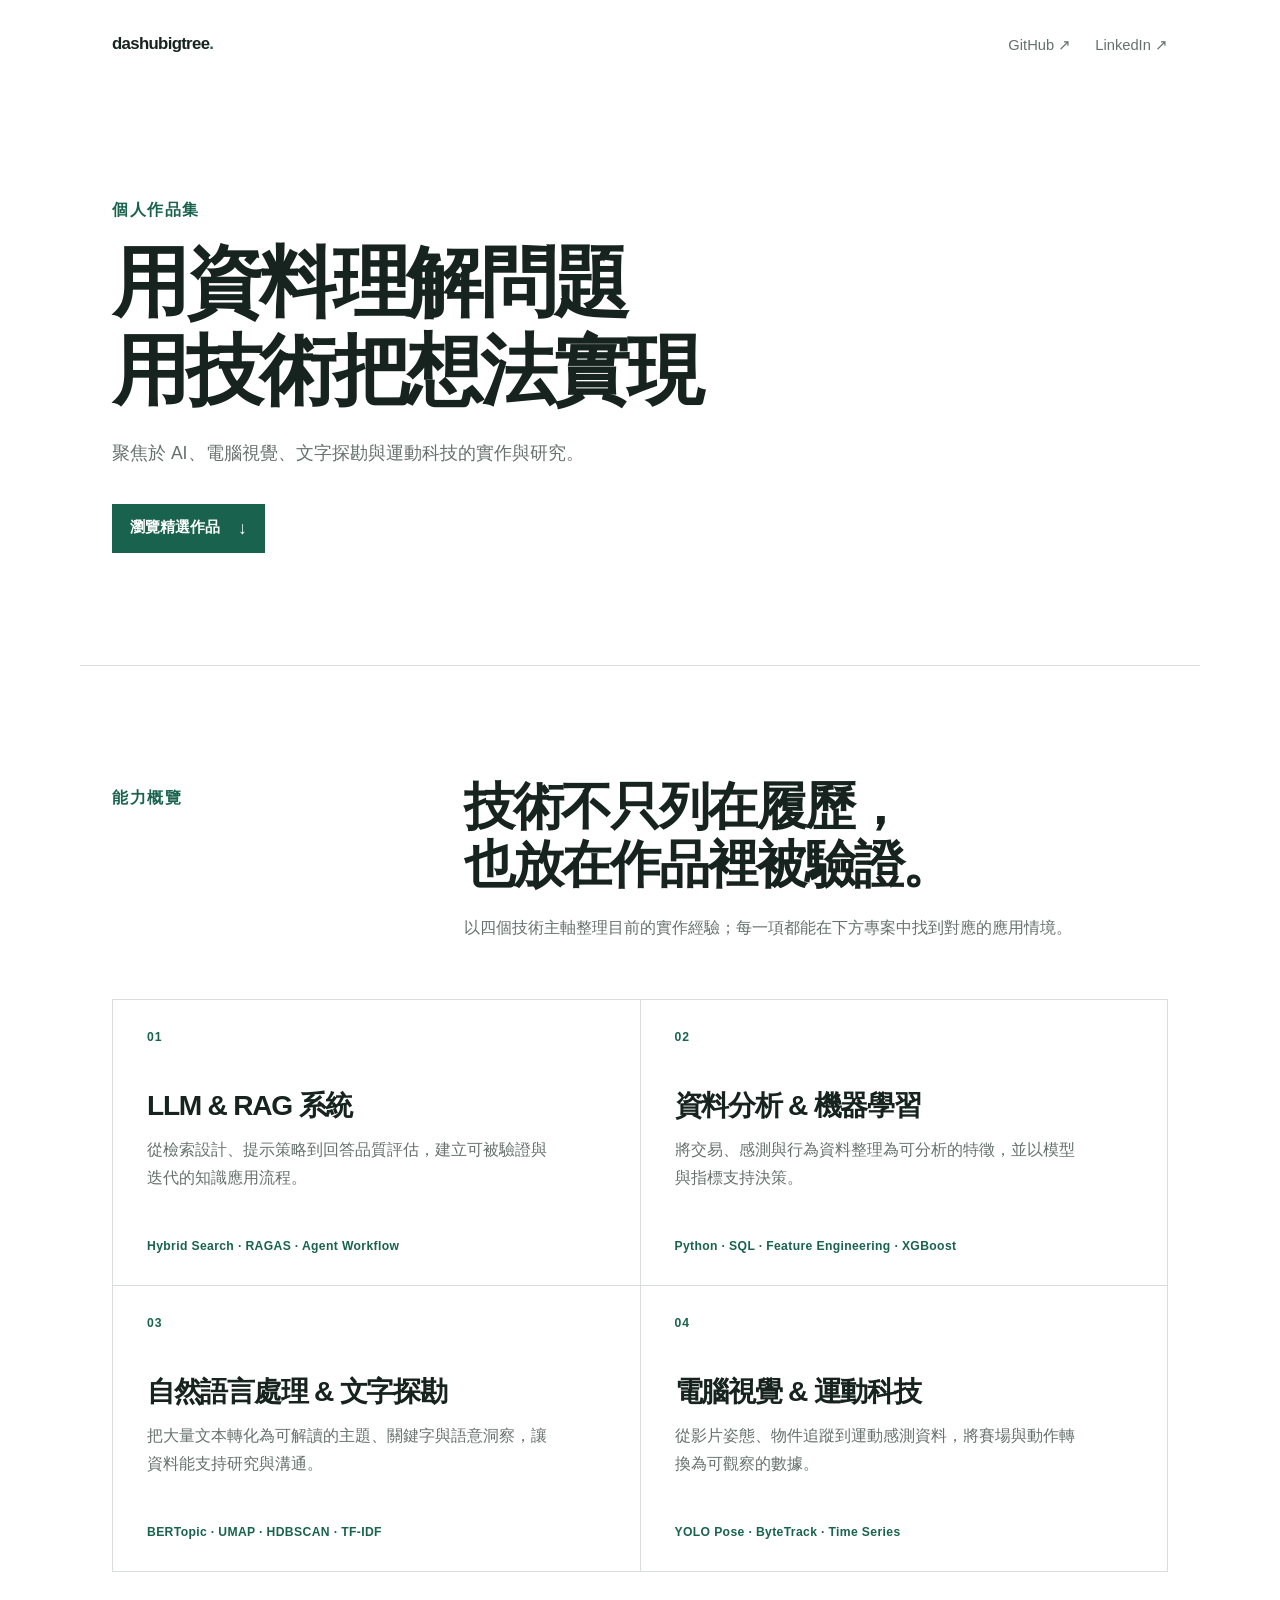
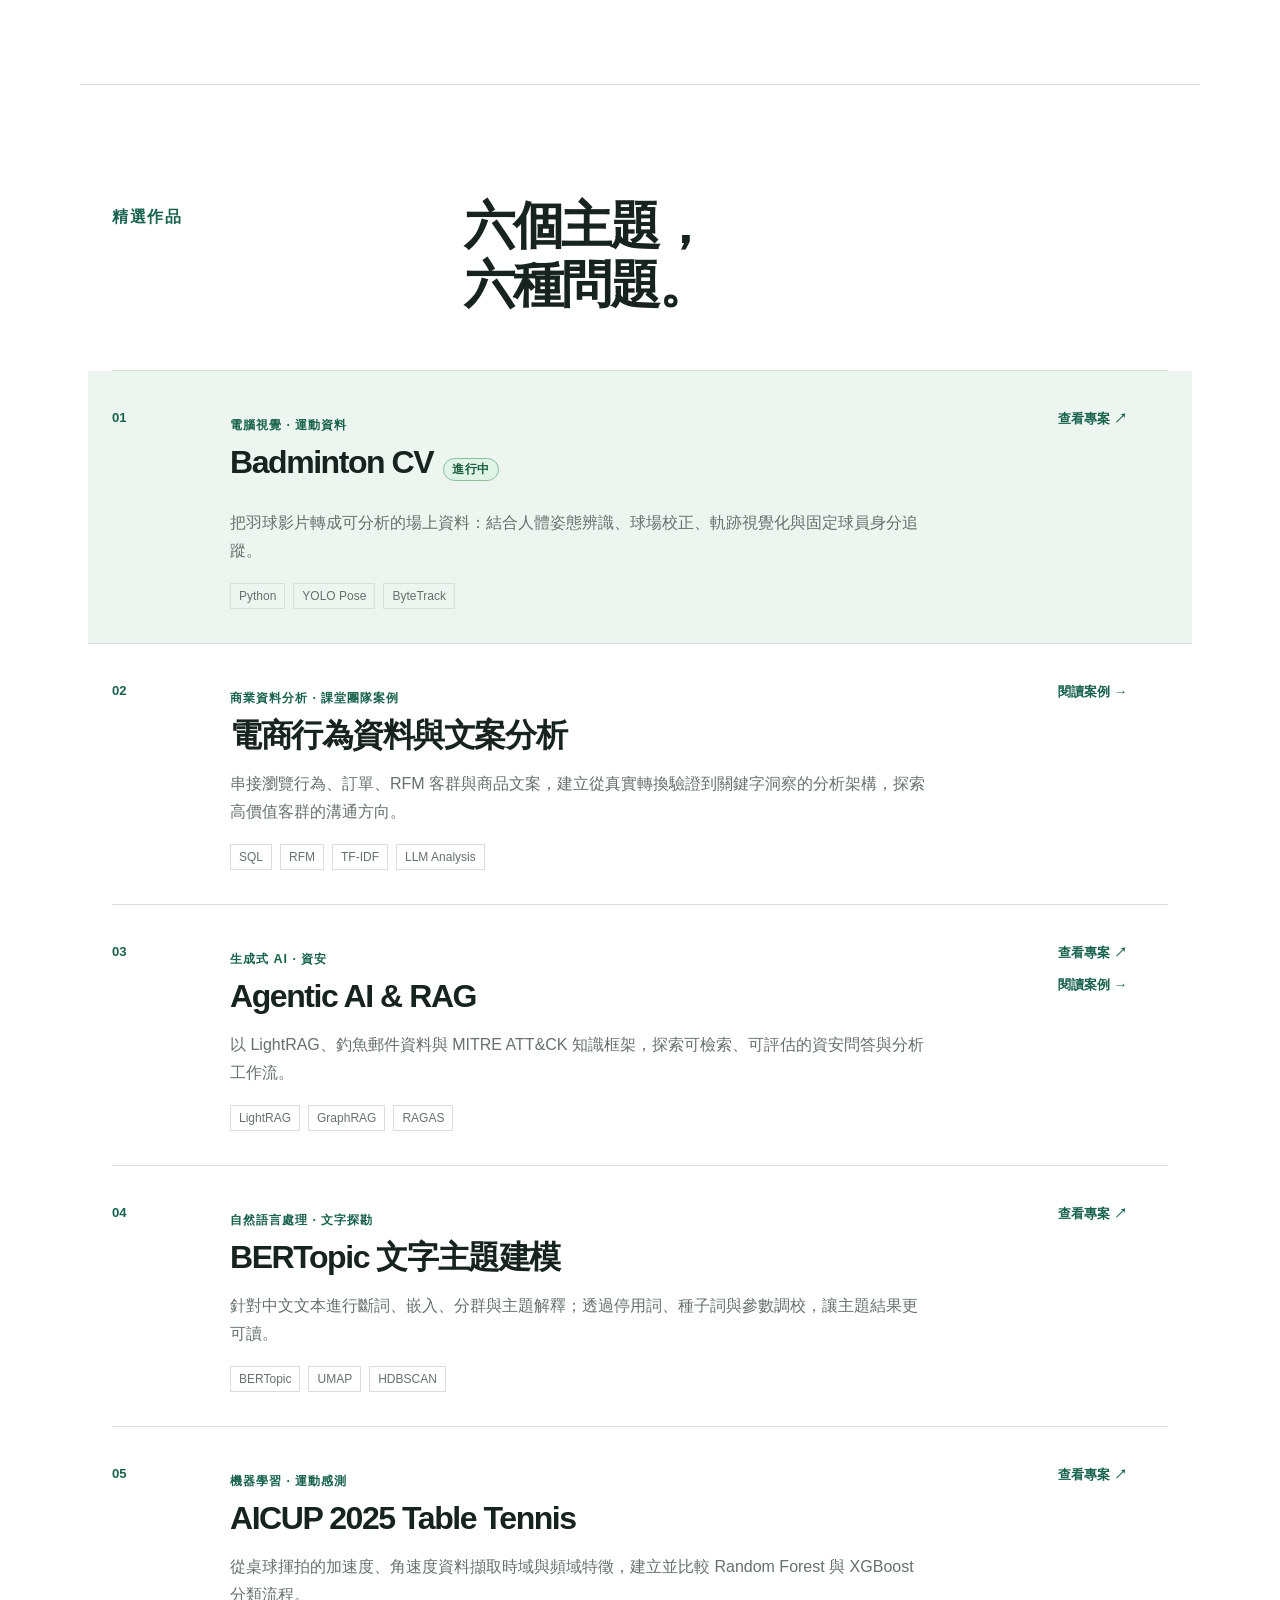
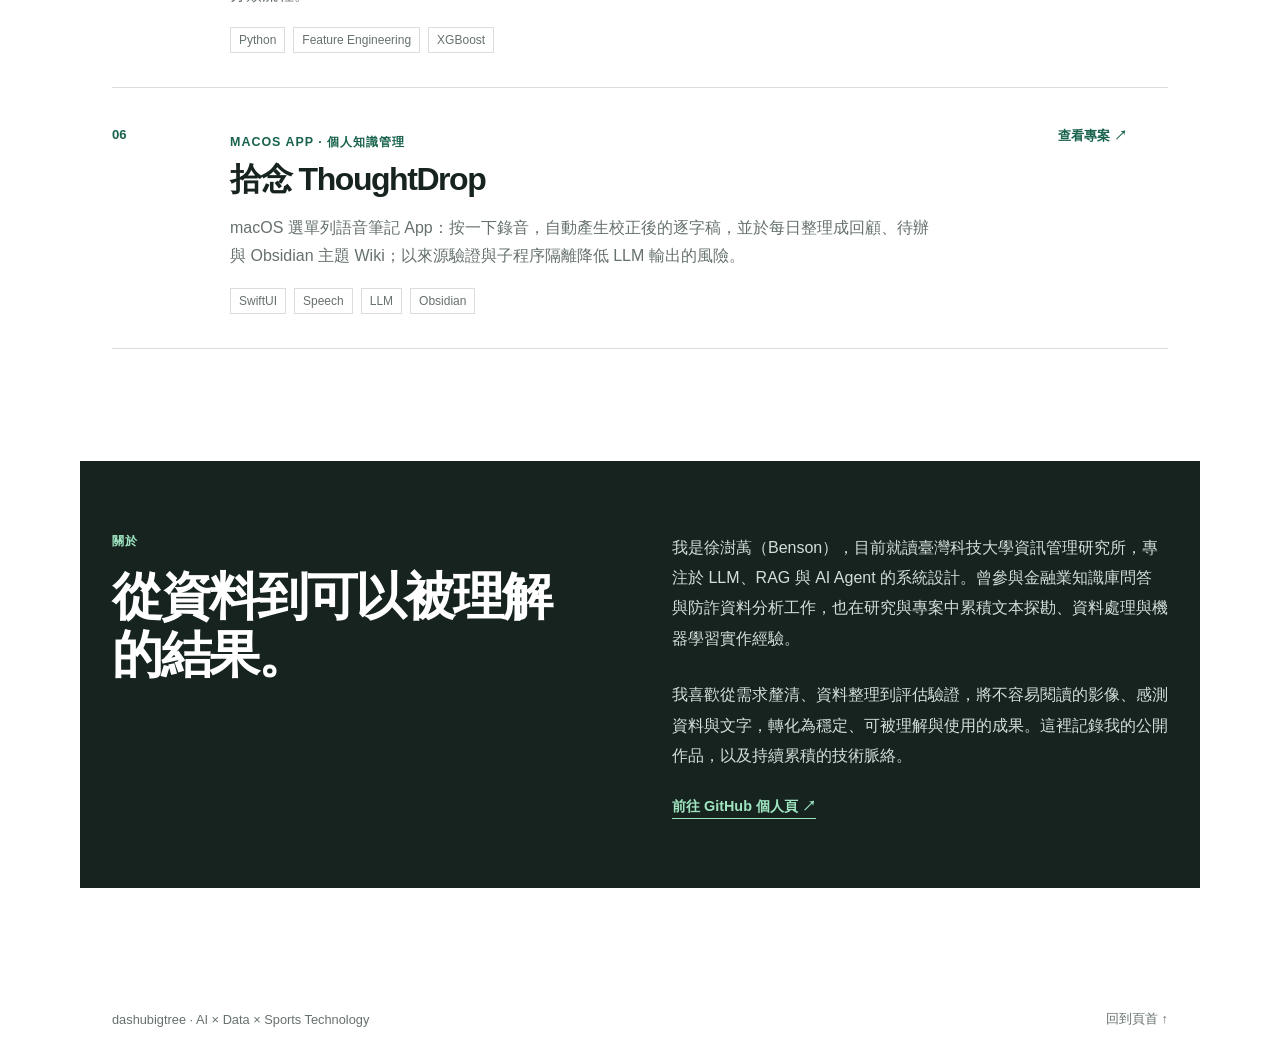
==== commit afad601f: "Add ThoughtDrop project to portfolio Co-Authored-By: Claude Sonnet 5.5 <noreply@anthropic.com>" ====
--- a/index.html
+++ b/index.html
@@ -70,7 +70,7 @@
       <section class="projects wrap" id="projects" aria-labelledby="projects-title">
         <div class="section-head">
           <p class="kicker">精選作品</p>
-          <h2 id="projects-title">五個主題，<br />五種資料問題。</h2>
+          <h2 id="projects-title">六個主題，<br />六種問題。</h2>
         </div>
 
         <div class="project-list">
@@ -134,6 +134,17 @@
             </div>
             <a class="project-link" href="https://github.com/dashubigtree/AICUP2025_tableTennis" target="_blank" rel="noreferrer" aria-label="在 GitHub 查看 AICUP 2025 Table Tennis">查看專案 ↗</a>
           </article>
+
+          <article class="project">
+            <div class="project-number">06</div>
+            <div class="project-body">
+              <p class="project-type">macOS App · 個人知識管理</p>
+              <h3>拾念 ThoughtDrop</h3>
+              <p>macOS 選單列語音筆記 App：按一下錄音，自動產生校正後的逐字稿，並於每日整理成回顧、待辦與 Obsidian 主題 Wiki；以來源驗證與子程序隔離降低 LLM 輸出的風險。</p>
+              <ul class="tags" aria-label="使用技術"><li>SwiftUI</li><li>Speech</li><li>LLM</li><li>Obsidian</li></ul>
+            </div>
+            <a class="project-link" href="https://github.com/dashubigtree/ThoughtDrop" target="_blank" rel="noreferrer" aria-label="在 GitHub 查看 ThoughtDrop">查看專案 ↗</a>
+          </article>
         </div>
       </section>
 
--- a/styles.css
+++ b/styles.css
@@ -28,5 +28,6 @@
 @media (max-width: 720px) { .wrap { padding-left: 20px; padding-right: 20px; }.site-header { min-height: 70px; } nav { gap: 16px; } nav a { font-size: .82rem; }.intro, .capabilities, .projects { padding-bottom: 72px; padding-top: 72px; }.section-head, .capabilities-head, .about { display: block; }.section-head .kicker, .capabilities-head .kicker { margin-bottom: 18px; }.capabilities-head h2 { margin-bottom: 16px; }.capability-grid { display: block; }.capability-card { border-left: 0; display: block; min-height: 250px; padding: 26px 22px; }.capability-card + .capability-card { border-top: 0; }.capability-index { margin-bottom: 34px; }.capability-tools { bottom: 26px; left: 22px; right: 22px; }.project { gap: 12px; grid-template-columns: 52px minmax(0, 1fr); }.project-link { grid-column: 2; padding-top: 0; }.project.featured { margin-left: -20px; margin-right: -20px; padding-left: 20px; padding-right: 20px; }.about { margin-bottom: 52px; padding-bottom: 52px; padding-top: 52px; }.about-copy { margin-top: 32px; }.site-footer { align-items: flex-start; flex-direction: column; gap: 12px; justify-content: center; }.case-hero { padding-bottom: 56px; padding-top: 58px; }.case-summary, .metric-grid, .finding-grid, .two-column-copy { display: block; }.case-summary { padding-bottom: 56px; }.case-summary > div, .case-summary > div + div { border-right: 0; min-height: auto; padding: 22px 0; }.case-section { padding-bottom: 72px; }.case-section > h2 { margin-bottom: 40px; }.method-list li { gap: 12px; grid-template-columns: 52px 1fr; }.metric-grid article + article { margin-top: 16px; }.finding-grid article + article { margin-top: 16px; }.findings-section { padding-bottom: 72px; padding-top: 72px; }.findings-section blockquote { margin-top: 38px; }.two-column-copy > div + div { margin-top: 42px; }.case-cta { padding-bottom: 72px; } }
 .project-actions { display: flex; flex-direction: column; gap: 14px; padding-top: 5px; }.project-actions .project-link { padding-top: 0; }
 .evidence-section { padding-top: 0; }.case-gallery { display: grid; gap: 52px; margin: 0 auto; max-width: 920px; }.case-gallery figure { margin: 0; }.case-gallery img { border: 1px solid var(--line); display: block; height: auto; width: 100%; }.case-gallery figcaption { color: var(--muted); font-size: .92rem; line-height: 1.75; margin: 14px auto 0; max-width: 820px; }.case-gallery figcaption strong { color: var(--ink); }
+.intro .kicker, .capabilities-head .kicker, .section-head .kicker { font-size: .98rem; }
 @media (max-width: 720px) { .project-actions { gap: 12px; grid-column: 2; padding-top: 0; }.project-actions .project-link { grid-column: auto; }.case-gallery { gap: 38px; }.case-gallery figcaption { font-size: .88rem; } }
 @media (prefers-reduced-motion: reduce) { html { scroll-behavior: auto; } }
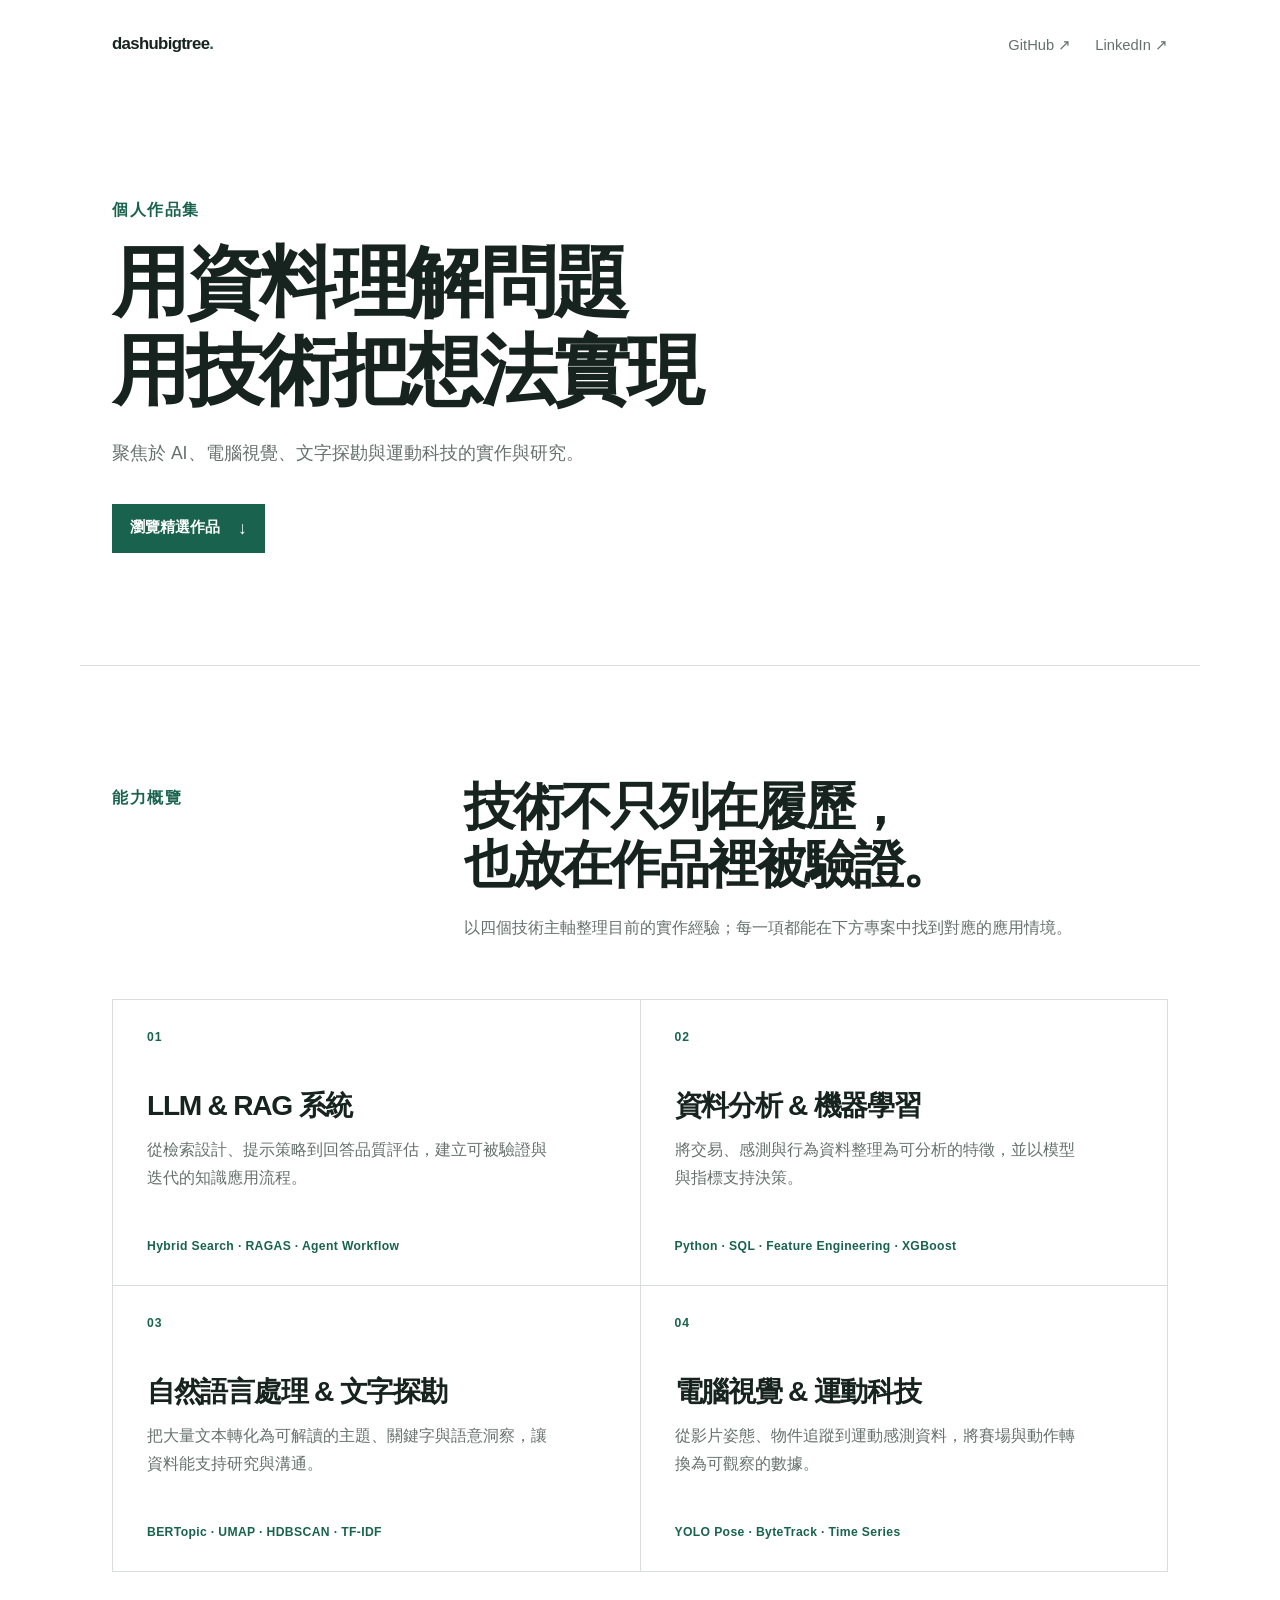
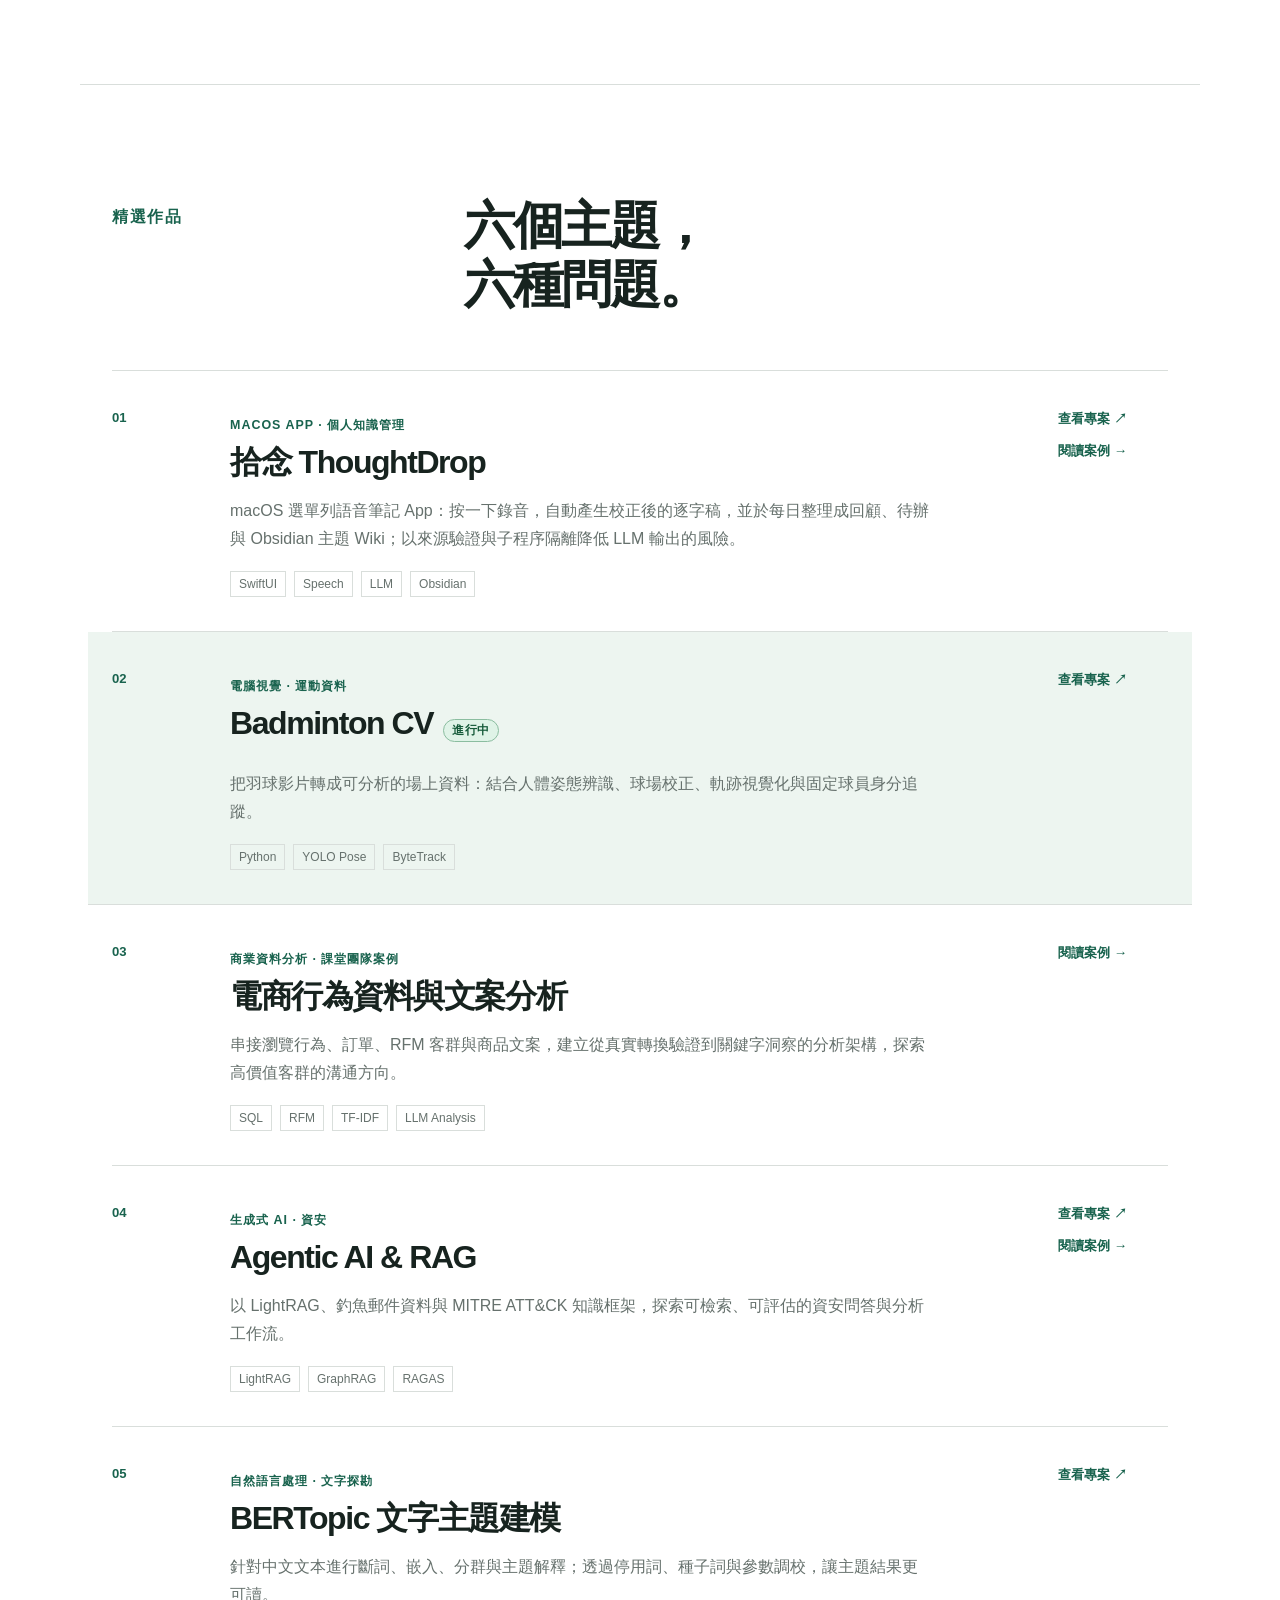
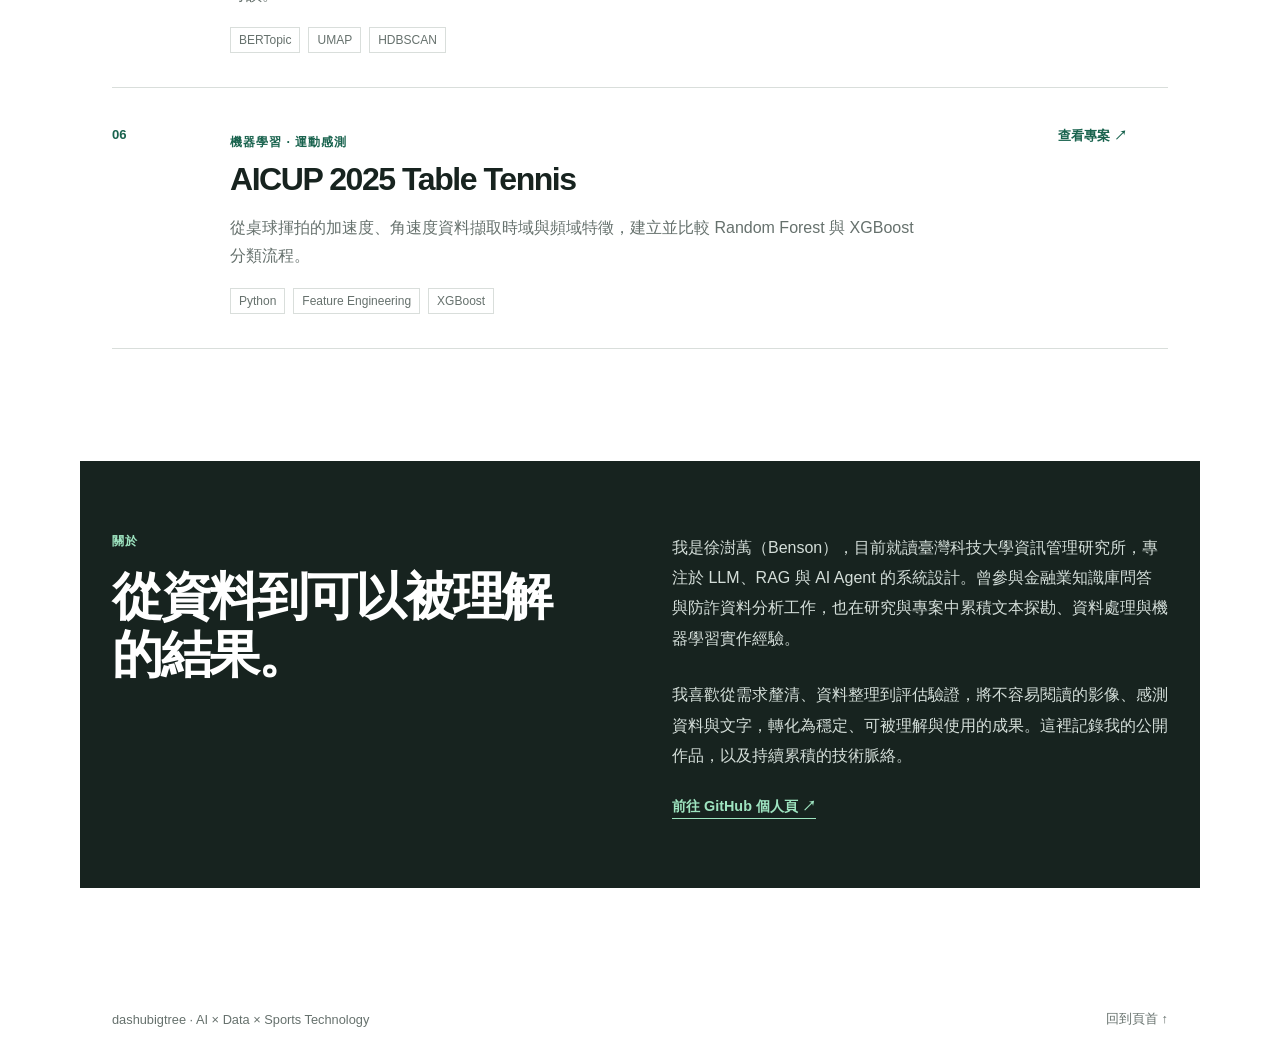
==== commit 1fde7fe6: "Reorder projects newest-first and add ThoughtDrop case study Co-Authored-By: Claude Sonnet 5.5 <nore" ====
--- a/index.html
+++ b/index.html
@@ -74,8 +74,22 @@
         </div>
 
         <div class="project-list">
+          <article class="project">
+            <div class="project-number">01</div>
+            <div class="project-body">
+              <p class="project-type">macOS App · 個人知識管理</p>
+              <h3>拾念 ThoughtDrop</h3>
+              <p>macOS 選單列語音筆記 App：按一下錄音，自動產生校正後的逐字稿，並於每日整理成回顧、待辦與 Obsidian 主題 Wiki；以來源驗證與子程序隔離降低 LLM 輸出的風險。</p>
+              <ul class="tags" aria-label="使用技術"><li>SwiftUI</li><li>Speech</li><li>LLM</li><li>Obsidian</li></ul>
+            </div>
+            <div class="project-actions">
+              <a class="project-link" href="https://github.com/dashubigtree/ThoughtDrop" target="_blank" rel="noreferrer" aria-label="在 GitHub 查看 ThoughtDrop">查看專案 ↗</a>
+              <a class="project-link" href="case-studies/thoughtdrop.html" aria-label="閱讀 ThoughtDrop 案例">閱讀案例 →</a>
+            </div>
+          </article>
+
           <article class="project featured">
-            <div class="project-number">01</div>
+            <div class="project-number">02</div>
             <div class="project-body">
               <p class="project-type">電腦視覺 · 運動資料</p>
               <div class="project-title-row">
@@ -89,7 +103,7 @@
           </article>
 
           <article class="project case-study">
-            <div class="project-number">02</div>
+            <div class="project-number">03</div>
             <div class="project-body">
               <p class="project-type">商業資料分析 · 課堂團隊案例</p>
               <h3>電商行為資料與文案分析</h3>
@@ -100,7 +114,7 @@
           </article>
 
           <article class="project">
-            <div class="project-number">03</div>
+            <div class="project-number">04</div>
             <div class="project-body">
               <p class="project-type">生成式 AI · 資安</p>
               <h3>Agentic AI &amp; RAG</h3>
@@ -114,7 +128,7 @@
           </article>
 
           <article class="project">
-            <div class="project-number">04</div>
+            <div class="project-number">05</div>
             <div class="project-body">
               <p class="project-type">自然語言處理 · 文字探勘</p>
               <h3>BERTopic 文字主題建模</h3>
@@ -125,7 +139,7 @@
           </article>
 
           <article class="project">
-            <div class="project-number">05</div>
+            <div class="project-number">06</div>
             <div class="project-body">
               <p class="project-type">機器學習 · 運動感測</p>
               <h3>AICUP 2025 Table Tennis</h3>
@@ -133,17 +147,6 @@
               <ul class="tags" aria-label="使用技術"><li>Python</li><li>Feature Engineering</li><li>XGBoost</li></ul>
             </div>
             <a class="project-link" href="https://github.com/dashubigtree/AICUP2025_tableTennis" target="_blank" rel="noreferrer" aria-label="在 GitHub 查看 AICUP 2025 Table Tennis">查看專案 ↗</a>
-          </article>
-
-          <article class="project">
-            <div class="project-number">06</div>
-            <div class="project-body">
-              <p class="project-type">macOS App · 個人知識管理</p>
-              <h3>拾念 ThoughtDrop</h3>
-              <p>macOS 選單列語音筆記 App：按一下錄音，自動產生校正後的逐字稿，並於每日整理成回顧、待辦與 Obsidian 主題 Wiki；以來源驗證與子程序隔離降低 LLM 輸出的風險。</p>
-              <ul class="tags" aria-label="使用技術"><li>SwiftUI</li><li>Speech</li><li>LLM</li><li>Obsidian</li></ul>
-            </div>
-            <a class="project-link" href="https://github.com/dashubigtree/ThoughtDrop" target="_blank" rel="noreferrer" aria-label="在 GitHub 查看 ThoughtDrop">查看專案 ↗</a>
           </article>
         </div>
       </section>
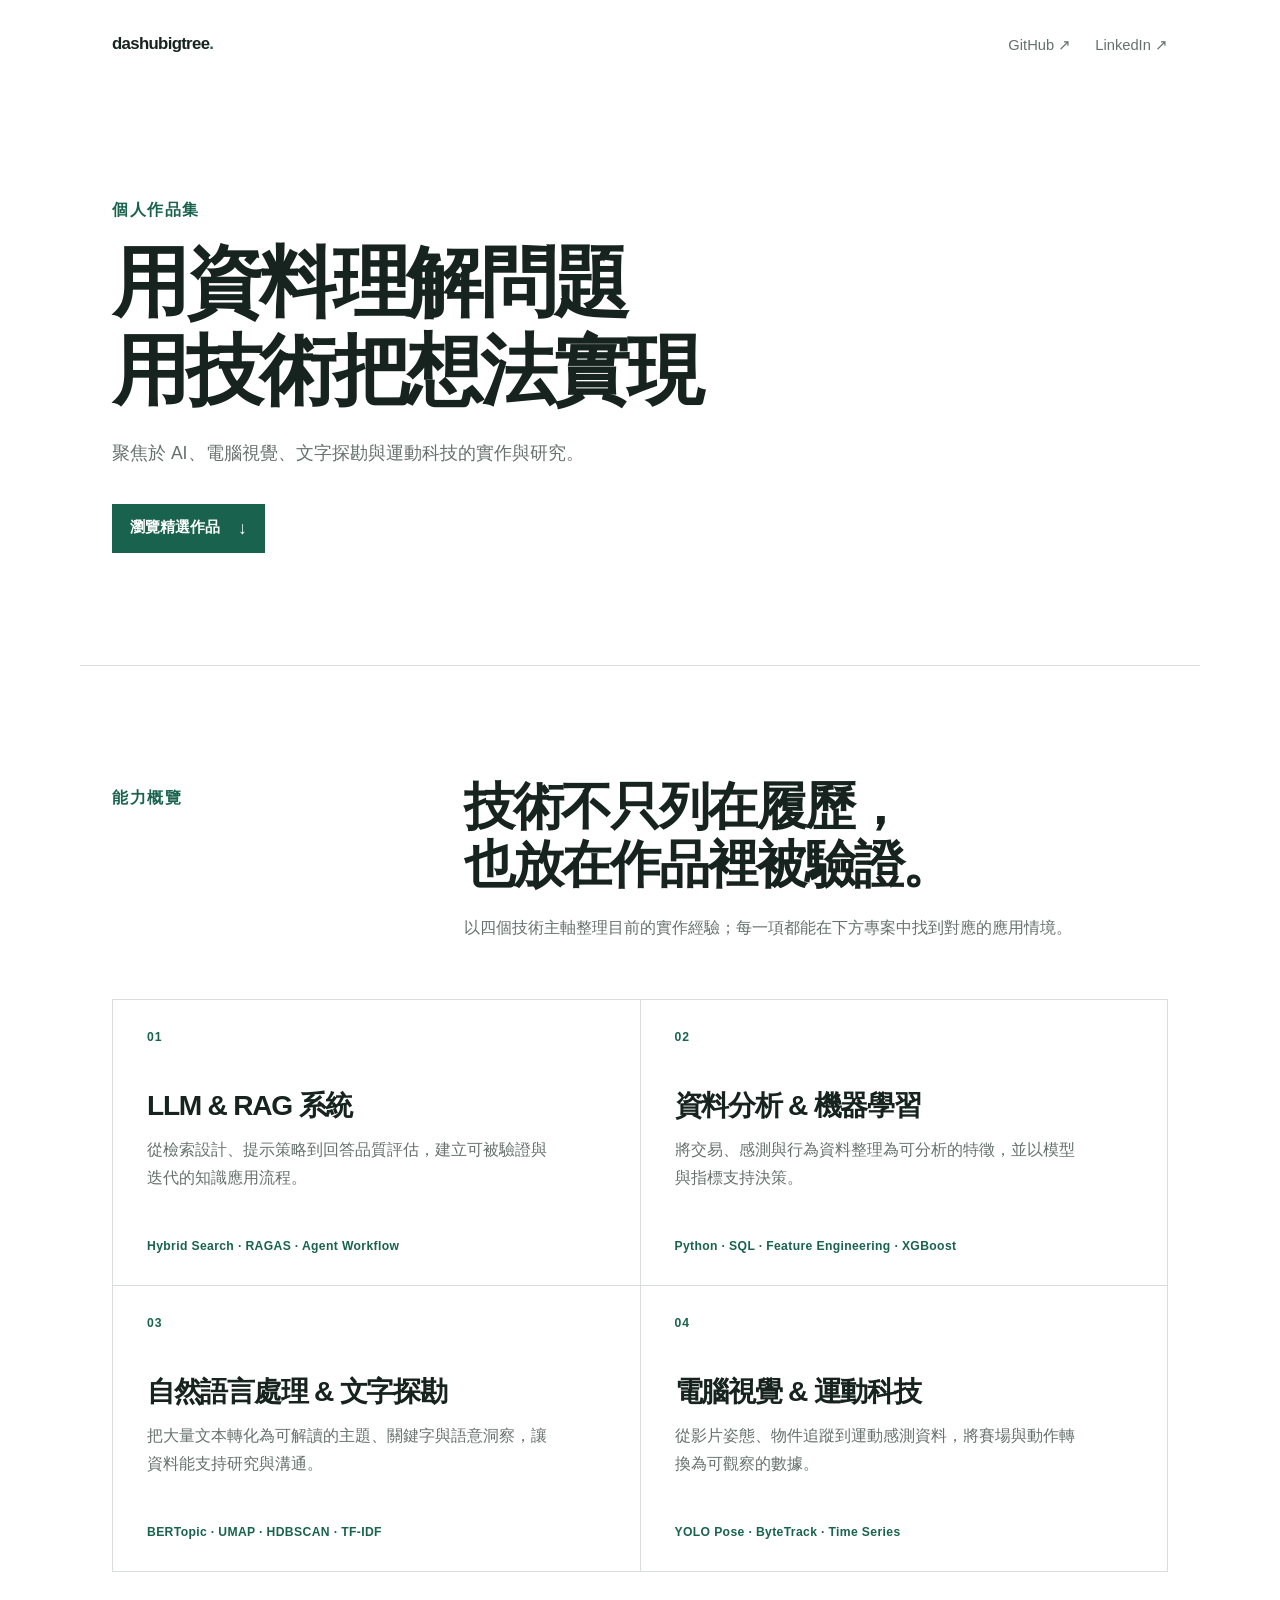
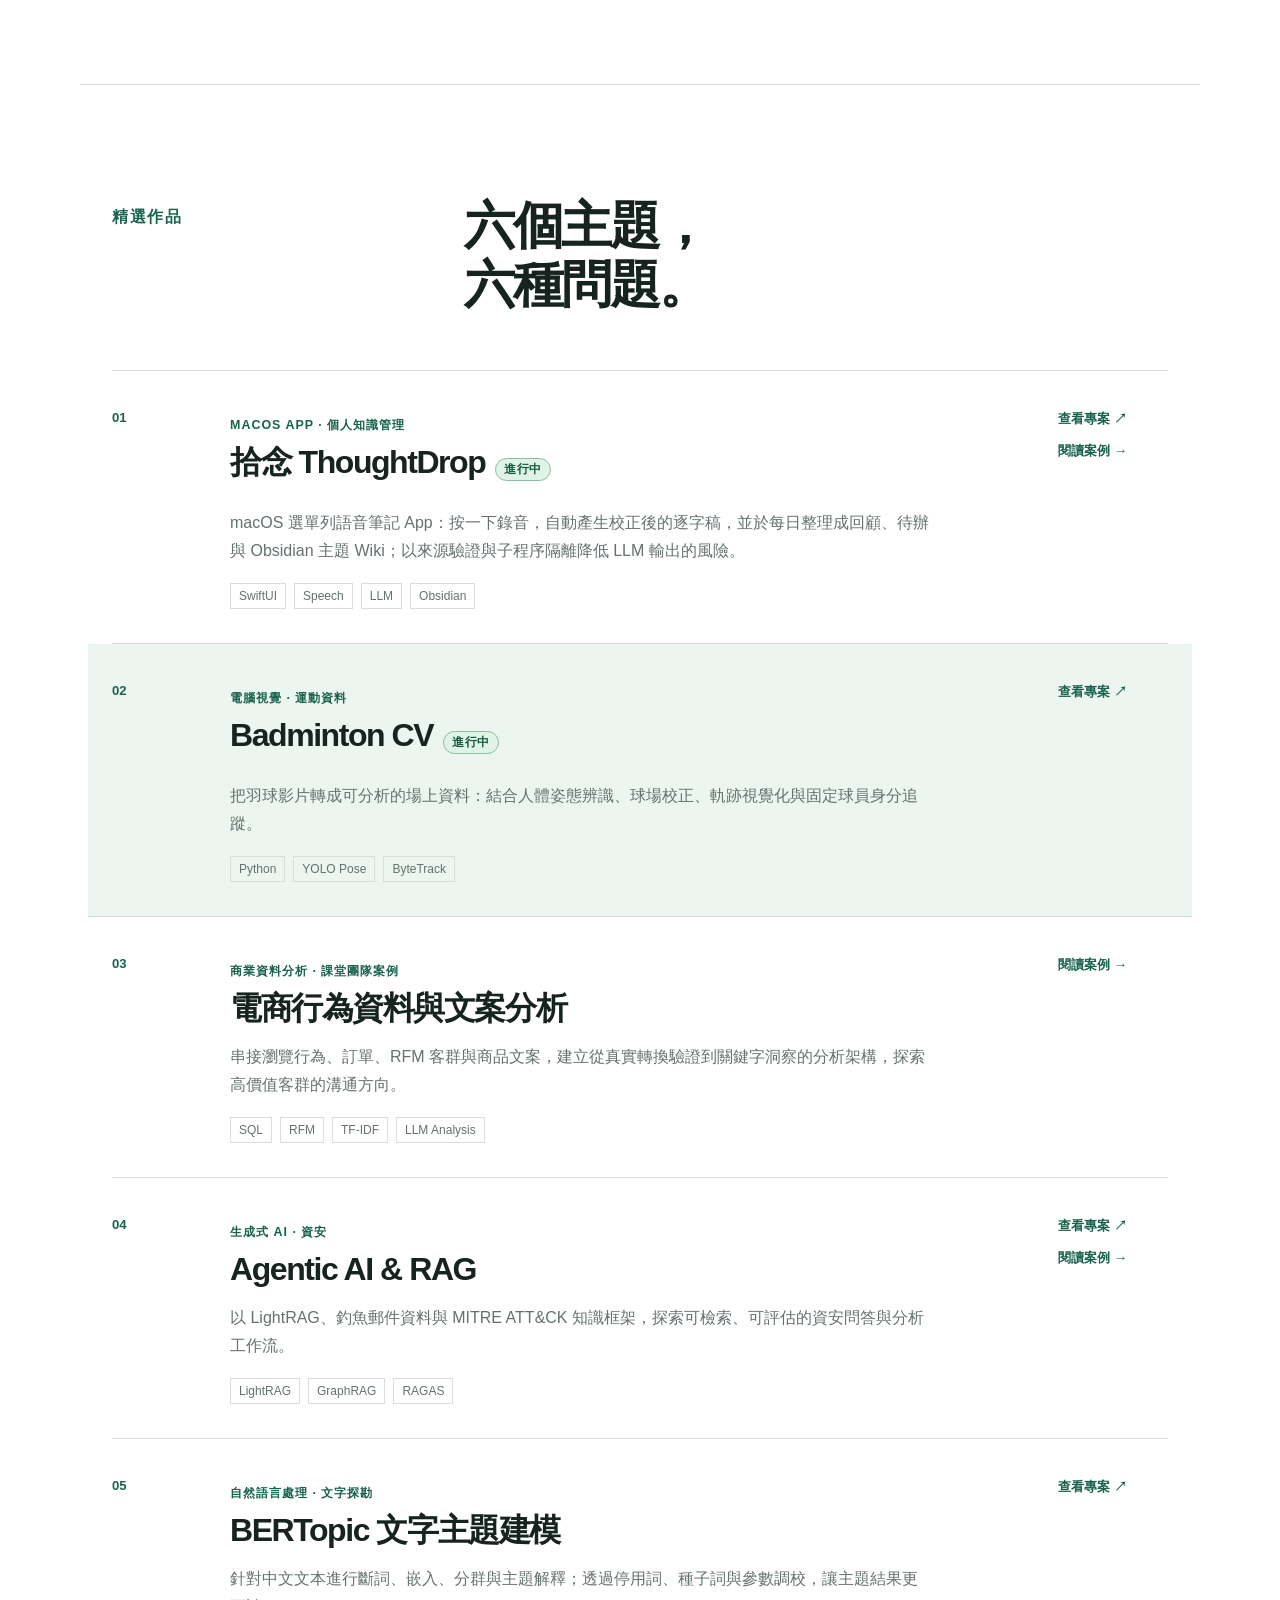
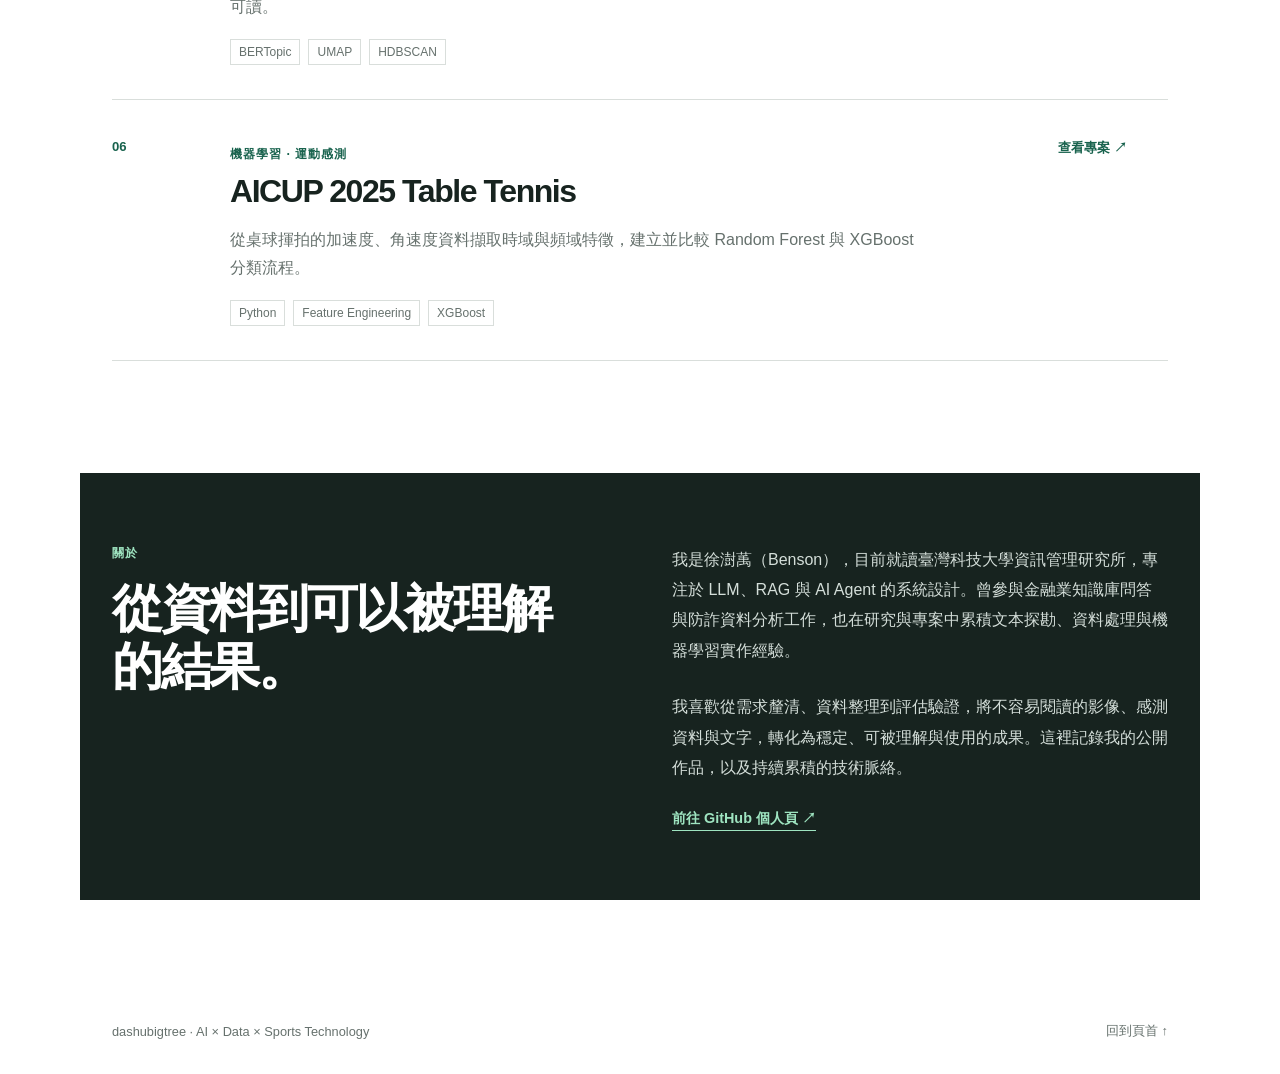
==== commit ae682691: "Mark ThoughtDrop in progress and clarify architecture diagram labels Co-Authored-By: Claude Sonnet 5" ====
--- a/index.html
+++ b/index.html
@@ -78,7 +78,10 @@
             <div class="project-number">01</div>
             <div class="project-body">
               <p class="project-type">macOS App · 個人知識管理</p>
-              <h3>拾念 ThoughtDrop</h3>
+              <div class="project-title-row">
+                <h3>拾念 ThoughtDrop</h3>
+                <span class="project-status" aria-label="專案狀態：進行中">進行中</span>
+              </div>
               <p>macOS 選單列語音筆記 App：按一下錄音，自動產生校正後的逐字稿，並於每日整理成回顧、待辦與 Obsidian 主題 Wiki；以來源驗證與子程序隔離降低 LLM 輸出的風險。</p>
               <ul class="tags" aria-label="使用技術"><li>SwiftUI</li><li>Speech</li><li>LLM</li><li>Obsidian</li></ul>
             </div>
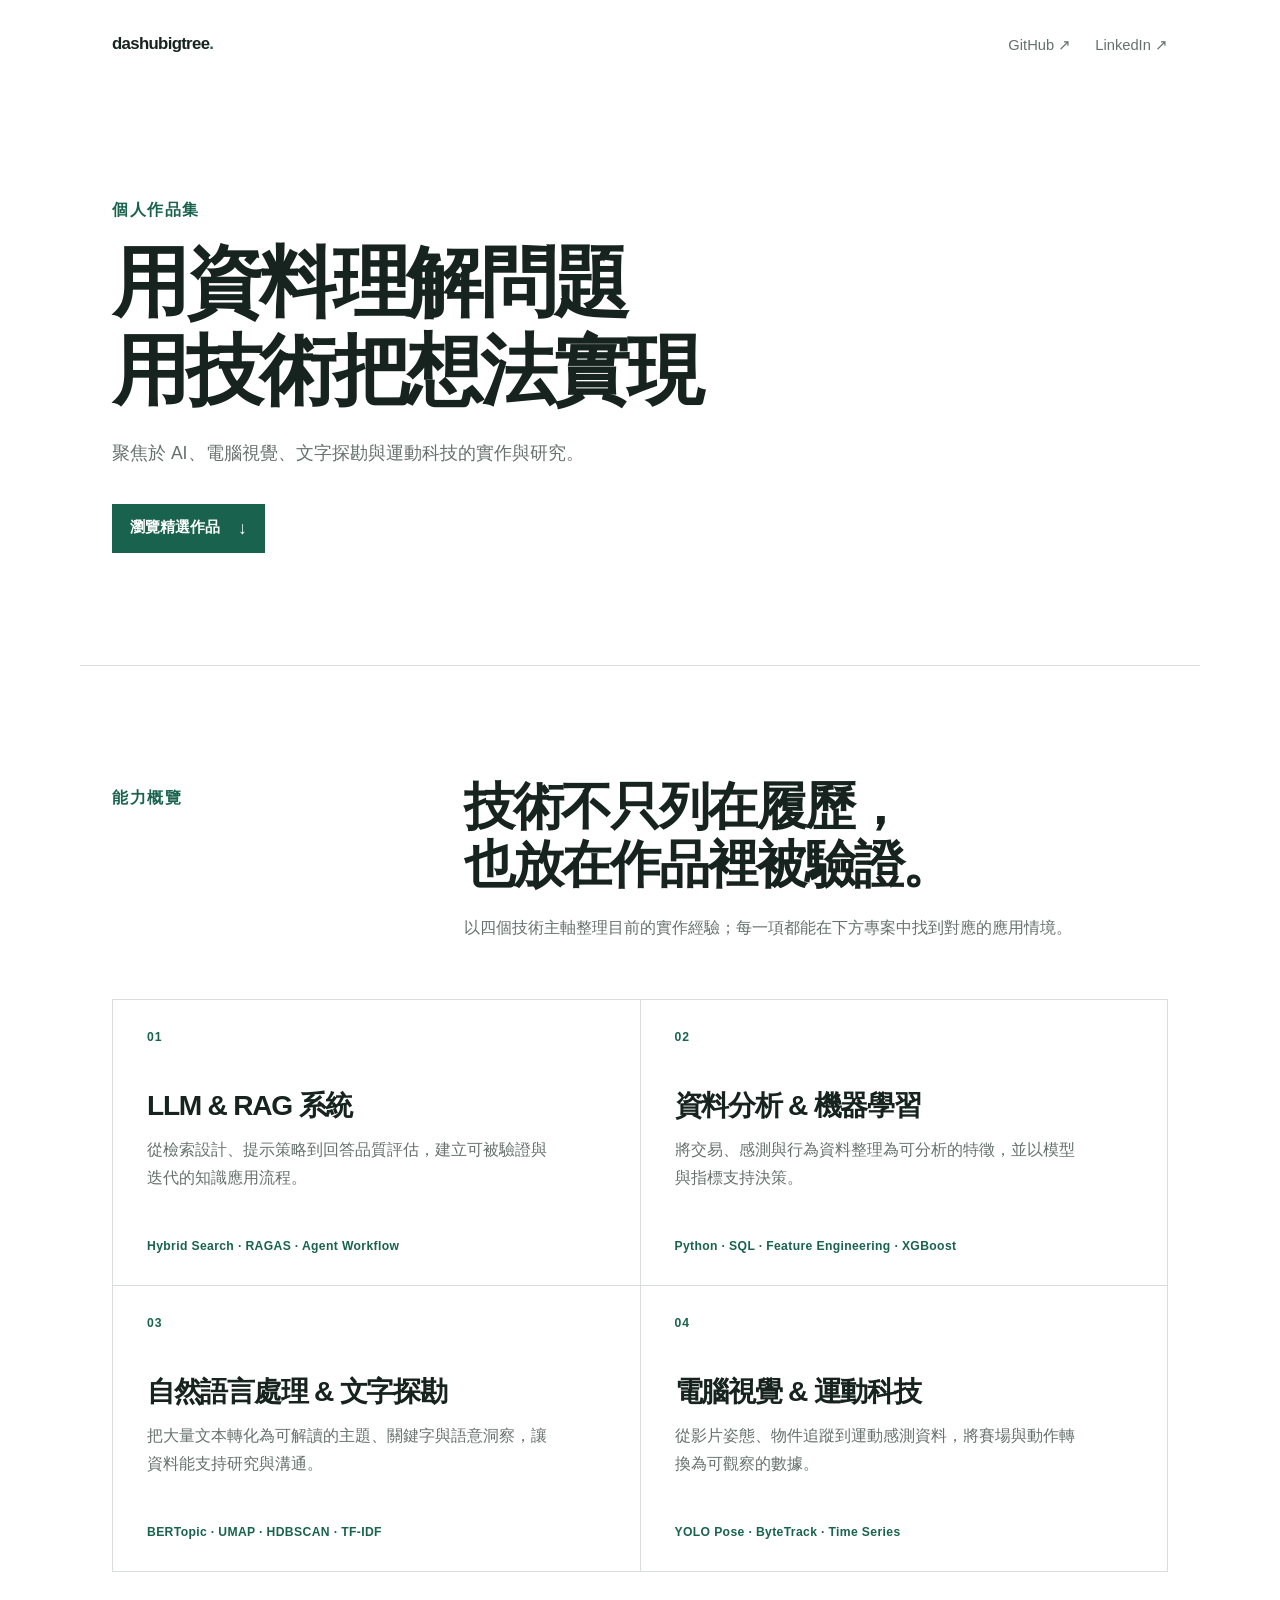
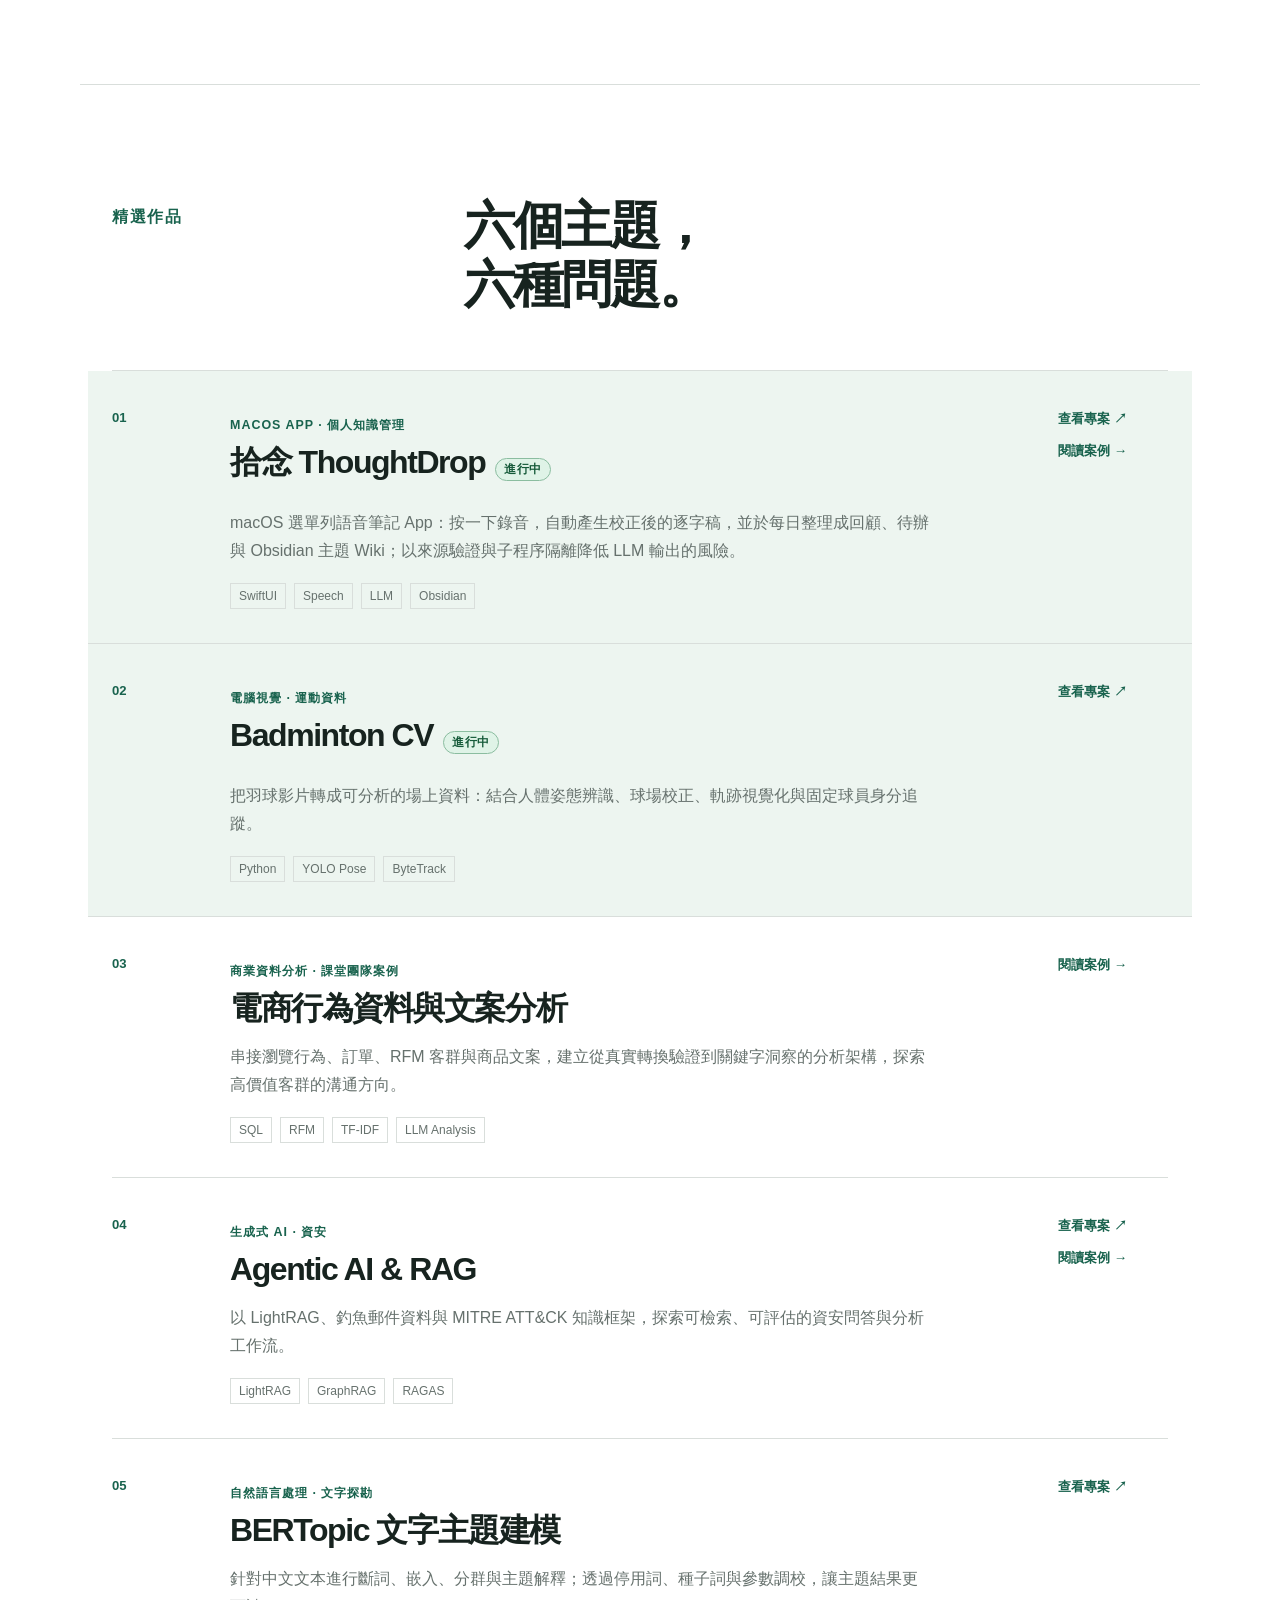
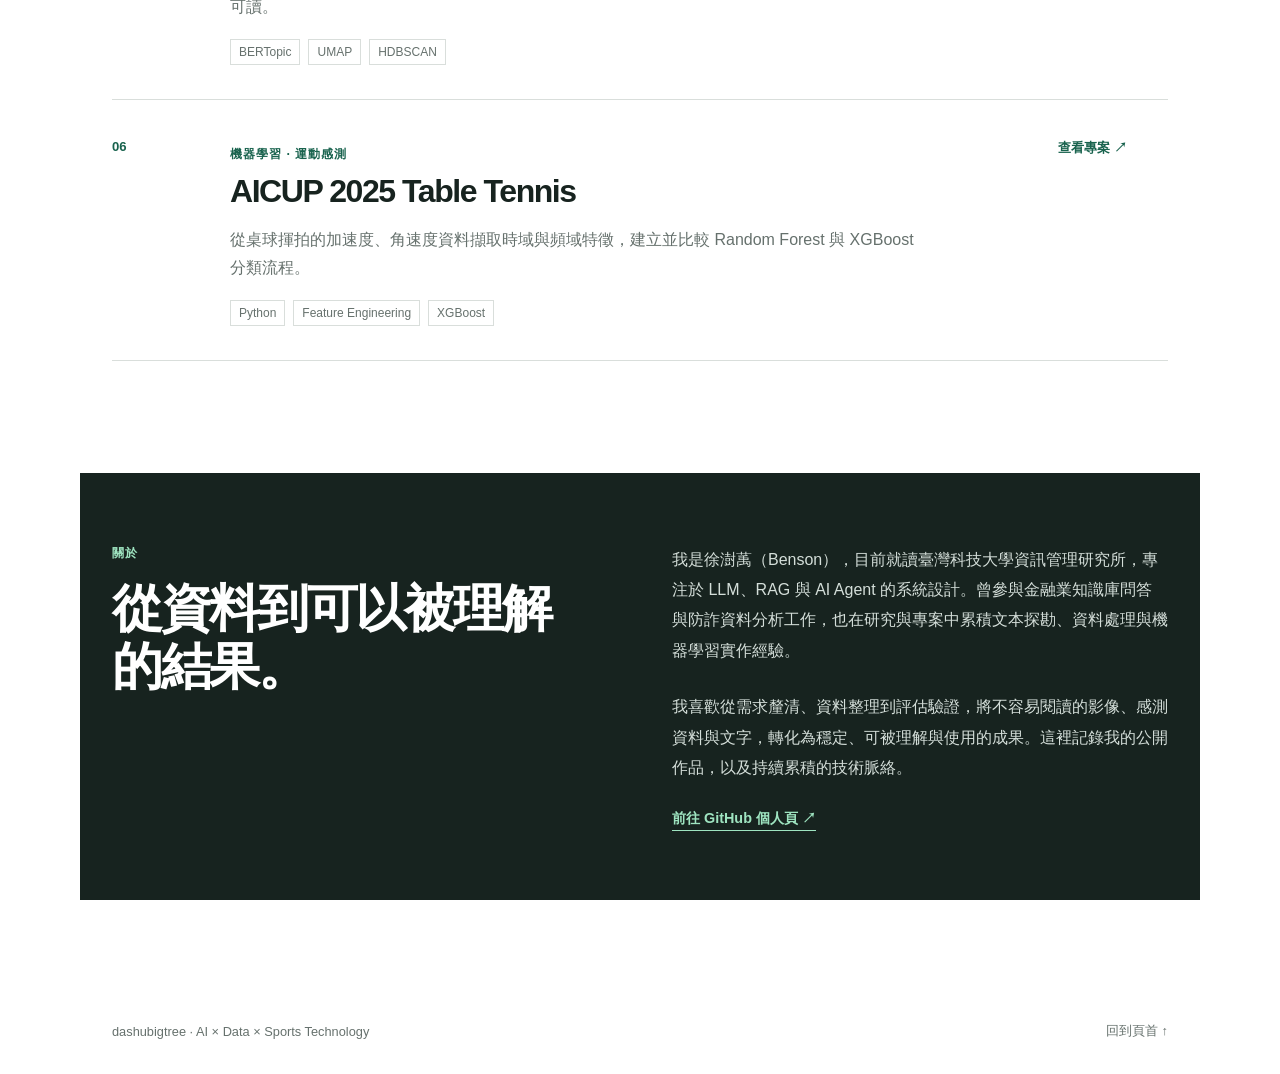
==== commit 73a2d8dd: "Highlight ThoughtDrop as in-progress and bust diagram cache Co-Authored-By: Claude Sonnet 5.5 <norep" ====
--- a/index.html
+++ b/index.html
@@ -74,7 +74,7 @@
         </div>
 
         <div class="project-list">
-          <article class="project">
+          <article class="project featured">
             <div class="project-number">01</div>
             <div class="project-body">
               <p class="project-type">macOS App · 個人知識管理</p>
